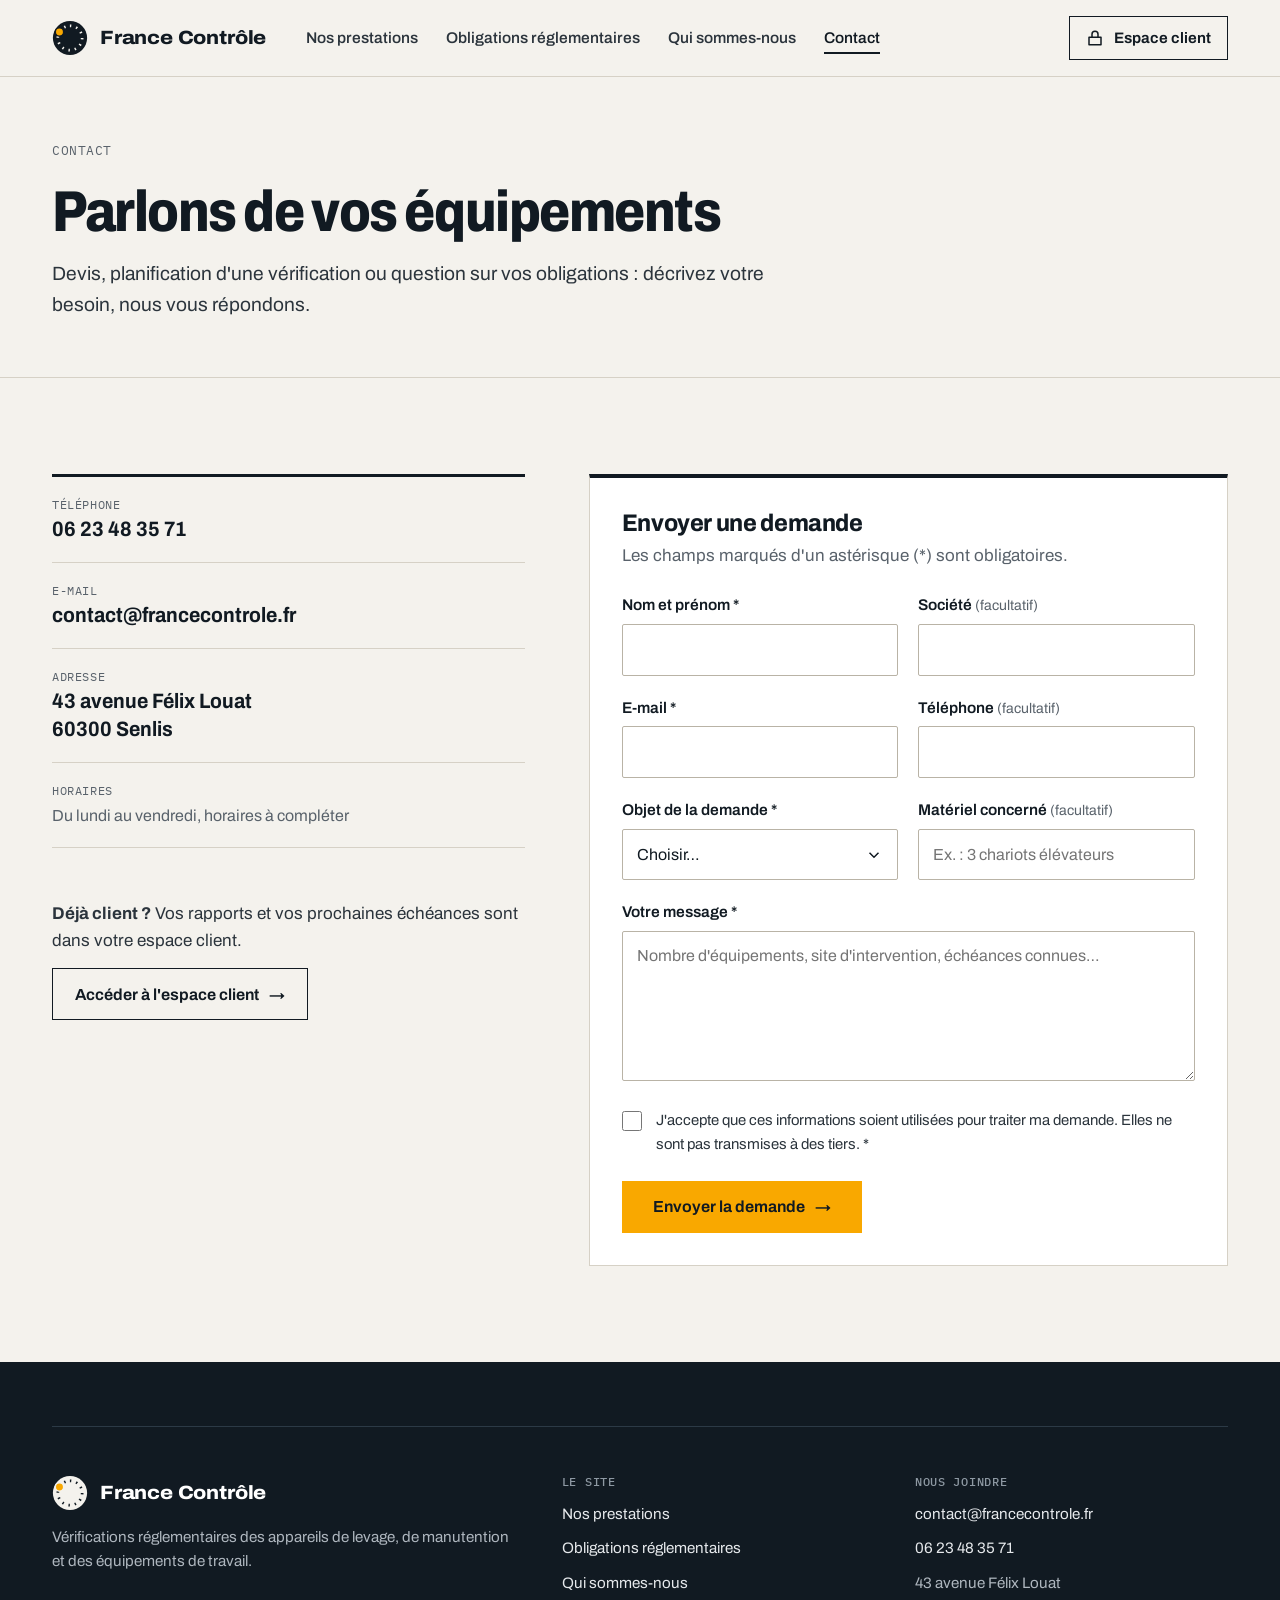
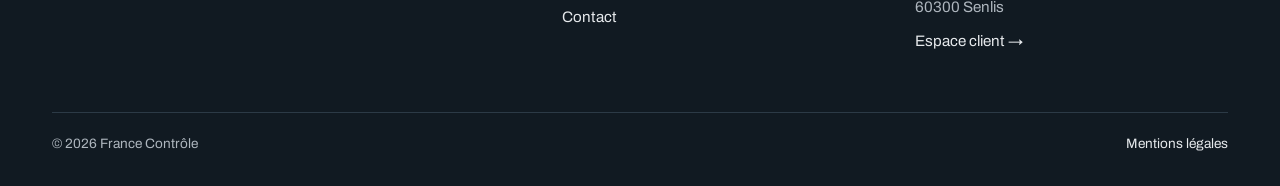
==== contact.html @ e94a8f0b "Coordonnées : téléphone et adresse de Senlis Co-Authored-By: Claude Opus 5.5 <noreply@anthropic.com>" ====
<!doctype html>
<html lang="fr" class="no-js">
<head>
  <meta charset="utf-8">
  <meta name="viewport" content="width=device-width, initial-scale=1">
  <title>Contact — France Contrôle</title>
  <meta name="description" content="Demandez une vérification ou un devis à France Contrôle : appareils de levage, accessoires, engins de terrassement.">
  <!-- Préversion : retirer cette balise (et robots.txt) à la mise en ligne définitive -->
  <meta name="robots" content="noindex">
  <link rel="icon" href="assets/img/favicon.svg" type="image/svg+xml">
  <link rel="preconnect" href="https://fonts.googleapis.com">
  <link rel="preconnect" href="https://fonts.gstatic.com" crossorigin>
  <link rel="stylesheet" href="https://fonts.googleapis.com/css2?family=Archivo:wdth,wght@62..125,400..900&family=IBM+Plex+Mono:wght@400;500&display=swap">
  <link rel="stylesheet" href="assets/css/style.css">
  <script>document.documentElement.classList.replace("no-js", "js");</script>
</head>
<body>
  <a class="skip-link" href="#contenu">Aller au contenu</a>

  <header class="site-header">
    <div class="wrap header-inner">
      <a href="index.html" class="brand" aria-label="France Contrôle, accueil">
        <svg viewBox="0 0 40 40" aria-hidden="true"><circle cx="20" cy="20" r="19" fill="#111a22"/><circle cx="20" cy="20" r="13.5" fill="none" stroke="#f4f2ed" stroke-width="3" stroke-dasharray="1.6 5.47" transform="rotate(-90.5 20 20)"/><circle cx="8.3" cy="13.25" r="4.6" fill="#f9a800" stroke="#111a22" stroke-width="1.5"/></svg>
        <span>France Contrôle</span>
      </a>
      <a class="btn btn-line header-client header-client-mobile" href="https://app.francecontrole.fr">Espace client</a>
      <button class="nav-toggle" type="button" aria-expanded="false" aria-controls="site-nav">
        <svg viewBox="0 0 24 24" fill="none" stroke="currentColor" stroke-width="2" stroke-linecap="round" aria-hidden="true"><path d="M4 7h16M4 12h16M4 17h16"/></svg>
        <span>Menu</span>
      </button>
      <nav id="site-nav" class="site-nav" aria-label="Navigation principale">
        <ul>
          <li><a href="prestations.html">Nos prestations</a></li>
          <li><a href="obligations.html">Obligations réglementaires</a></li>
          <li><a href="qui-sommes-nous.html">Qui sommes-nous</a></li>
          <li><a href="contact.html" aria-current="page">Contact</a></li>
        </ul>
        <a class="btn btn-line header-client" href="https://app.francecontrole.fr">
          <svg viewBox="0 0 24 24" fill="none" stroke="currentColor" stroke-width="2" stroke-linecap="round" stroke-linejoin="round" aria-hidden="true"><rect x="4" y="11" width="16" height="10"/><path d="M8 11V7a4 4 0 0 1 8 0v4"/></svg>
          Espace client
        </a>
      </nav>
    </div>
  </header>

  <main id="contenu">
    <header class="page-head">
      <div class="wrap">
        <p class="kicker">Contact</p>
        <h1>Parlons de vos équipements</h1>
        <p class="lead">Devis, planification d'une vérification ou question sur vos obligations : décrivez votre besoin, nous vous répondons.</p>
      </div>
    </header>

    <section class="section">
      <div class="wrap contact-grid">
        <div>
          <h2 class="visually-hidden">Nous joindre directement</h2>
          <ul class="direct">
            <li><span class="mono">Téléphone</span><a class="val" href="tel:+33623483571">06 23 48 35 71</a></li>
            <li><span class="mono">E-mail</span><a class="val" href="mailto:contact@francecontrole.fr">contact@francecontrole.fr</a></li>
            <li><span class="mono">Adresse</span><span class="val">43 avenue Félix Louat<br>60300 Senlis</span></li>
            <li><span class="mono">Horaires</span><span class="val todo">Du lundi au vendredi, horaires à compléter</span></li>
          </ul>
          <div class="client-note">
            <p><strong>Déjà client&nbsp;?</strong> Vos rapports et vos prochaines échéances sont dans votre espace client.</p>
            <a class="btn btn-line" href="https://app.francecontrole.fr">Accéder à l'espace client <span class="arrow" aria-hidden="true">→</span></a>
          </div>
        </div>

        <div class="form-panel">
          <h2>Envoyer une demande</h2>
          <p>Les champs marqués d'un astérisque (*) sont obligatoires.</p>
          <!--
            Envoi du formulaire :
            - data-endpoint vide : ouverture du logiciel de messagerie (mailto) vers data-mailto.
            - Pour Formspree : data-endpoint="https://formspree.io/f/VOTRE_ID".
          -->
          <form id="contact-form" data-endpoint="" data-mailto="contact@francecontrole.fr" novalidate>
            <div class="form-row">
              <div class="field">
                <label for="nom">Nom et prénom *</label>
                <input id="nom" name="nom" type="text" autocomplete="name" required aria-describedby="err-nom">
                <p class="err" id="err-nom">Indiquez votre nom.</p>
              </div>
              <div class="field">
                <label for="societe">Société <span class="opt">(facultatif)</span></label>
                <input id="societe" name="societe" type="text" autocomplete="organization">
              </div>
            </div>
            <div class="form-row">
              <div class="field">
                <label for="email">E-mail *</label>
                <input id="email" name="email" type="email" autocomplete="email" required aria-describedby="err-email">
                <p class="err" id="err-email">Indiquez une adresse e-mail valide.</p>
              </div>
              <div class="field">
                <label for="telephone">Téléphone <span class="opt">(facultatif)</span></label>
                <input id="telephone" name="telephone" type="tel" autocomplete="tel">
              </div>
            </div>
            <div class="form-row">
              <div class="field">
                <label for="objet">Objet de la demande *</label>
                <select id="objet" name="objet" required aria-describedby="err-objet">
                  <option value="">Choisir…</option>
                  <option>Demande de vérification</option>
                  <option>Vérification générale périodique (VGP)</option>
                  <option>Vérification de mise en service</option>
                  <option>Vérification de remise en service</option>
                  <option>Question sur la réglementation</option>
                  <option>Autre</option>
                </select>
                <p class="err" id="err-objet">Choisissez l'objet de votre demande.</p>
              </div>
              <div class="field">
                <label for="materiel">Matériel concerné <span class="opt">(facultatif)</span></label>
                <input id="materiel" name="materiel" type="text" placeholder="Ex. : 3 chariots élévateurs">
              </div>
            </div>
            <div class="field">
              <label for="message">Votre message *</label>
              <textarea id="message" name="message" required aria-describedby="err-message" placeholder="Nombre d'équipements, site d'intervention, échéances connues…"></textarea>
              <p class="err" id="err-message">Décrivez votre besoin en quelques mots.</p>
            </div>
            <input class="hp" type="text" name="_gotcha" tabindex="-1" autocomplete="off" aria-hidden="true">
            <div class="consent">
              <input id="rgpd" name="rgpd" type="checkbox" required aria-describedby="err-rgpd">
              <label for="rgpd">J'accepte que ces informations soient utilisées pour traiter ma demande. Elles ne sont pas transmises à des tiers. *</label>
              <p class="err" id="err-rgpd">Cochez cette case pour que nous puissions traiter votre demande.</p>
            </div>
            <div class="form-submit">
              <button class="btn btn-primary" type="submit">Envoyer la demande <span class="arrow" aria-hidden="true">→</span></button>
            </div>
            <div id="form-status" class="form-status" role="status" tabindex="-1" hidden></div>
          </form>
        </div>
      </div>
    </section>
  </main>

  <footer class="site-footer">
    <div class="wrap">
      <div class="footer-grid">
        <div>
          <a href="index.html" class="brand">
            <svg viewBox="0 0 40 40" aria-hidden="true"><circle cx="20" cy="20" r="19" fill="#f4f2ed"/><circle cx="20" cy="20" r="13.5" fill="none" stroke="#111a22" stroke-width="3" stroke-dasharray="1.6 5.47" transform="rotate(-90.5 20 20)"/><circle cx="8.3" cy="13.25" r="4.6" fill="#f9a800" stroke="#f4f2ed" stroke-width="1.5"/></svg>
            <span>France Contrôle</span>
          </a>
          <p>Vérifications réglementaires des appareils de levage, de manutention et des équipements de travail.</p>
        </div>
        <div>
          <h2>Le site</h2>
          <ul>
            <li><a href="prestations.html">Nos prestations</a></li>
            <li><a href="obligations.html">Obligations réglementaires</a></li>
            <li><a href="qui-sommes-nous.html">Qui sommes-nous</a></li>
            <li><a href="contact.html">Contact</a></li>
          </ul>
        </div>
        <div>
          <h2>Nous joindre</h2>
          <ul>
            <li><a href="mailto:contact@francecontrole.fr">contact@francecontrole.fr</a></li>
            <li><a href="tel:+33623483571">06 23 48 35 71</a></li>
            <li>43 avenue Félix Louat<br>60300 Senlis</li>
            <li><a href="https://app.francecontrole.fr">Espace client →</a></li>
          </ul>
        </div>
      </div>
      <div class="footer-bottom">
        <span>© <span data-year>2026</span> France Contrôle</span>
        <a href="mentions-legales.html">Mentions légales</a>
      </div>
    </div>
  </footer>

  <script src="assets/js/main.js"></script>
</body>
</html>
---- assets/css/style.css ----
/* ==========================================================================
   France Contrôle — feuille de style
   Parti pris : papier + encre + jaune signal. Filets plutôt que cartes.
   Colonne de marge pour les références réglementaires. Macaron de VGP.
   ========================================================================== */

:root {
  --paper: #f4f2ed;
  --paper-2: #ebe8e0;
  --white: #ffffff;
  --ink: #111a22;
  --ink-2: #2b343c;
  --muted: #59626b;
  --line: #d6d1c6;
  --line-strong: #b9b3a6;
  --signal: #f9a800;      /* RAL 1003, jaune de signalisation */
  --signal-soft: #fdf0cc;
  --error: #b42318;
  --ok: #1d6b3f;

  --sans: "Archivo", system-ui, -apple-system, "Segoe UI", Roboto, Arial, sans-serif;
  --mono: "IBM Plex Mono", ui-monospace, "Cascadia Mono", Consolas, monospace;

  --wrap: 1240px;
  --gutter: 32px;
  --margin-col: 220px;
  --header-h: 76px;
}

*, *::before, *::after { box-sizing: border-box; }

html { scroll-behavior: smooth; scroll-padding-top: calc(var(--header-h) + 16px); }
@media (prefers-reduced-motion: reduce) { html { scroll-behavior: auto; } * { transition: none !important; } }

body {
  margin: 0;
  font-family: var(--sans);
  font-size: 1.0625rem;
  line-height: 1.6;
  color: var(--ink-2);
  background: var(--paper);
  -webkit-font-smoothing: antialiased;
  text-rendering: optimizeLegibility;
}

img, svg { display: block; max-width: 100%; }

h1, h2, h3 { color: var(--ink); margin: 0; text-wrap: balance; }
h1 {
  font-size: clamp(2.3rem, 4.6vw, 3.6rem);
  font-weight: 800;
  font-stretch: 86%;
  line-height: 1.03;
  letter-spacing: -0.025em;
}
h2 {
  font-size: clamp(1.7rem, 2.8vw, 2.35rem);
  font-weight: 750;
  font-stretch: 90%;
  line-height: 1.1;
  letter-spacing: -0.015em;
}
h3 {
  font-size: 1.3rem;
  font-weight: 700;
  font-stretch: 95%;
  line-height: 1.25;
}
p { margin: 0 0 1em; text-wrap: pretty; }
p:last-child { margin-bottom: 0; }
sup { font-size: 0.6em; line-height: 0; }

a { color: var(--ink); text-decoration-thickness: 1px; text-underline-offset: 0.2em; }
a:hover { text-decoration-thickness: 2px; }

:focus-visible { outline: 3px solid var(--ink); outline-offset: 3px; }

.wrap { max-width: var(--wrap); margin: 0 auto; padding: 0 var(--gutter); }
@media (max-width: 640px) { :root { --gutter: 20px; } }

.skip-link {
  position: absolute; left: -9999px; top: 8px; z-index: 1000;
  background: var(--ink); color: #fff; padding: 10px 16px; font-weight: 600;
}
.skip-link:focus { left: 8px; }

.nw { white-space: nowrap; }

.visually-hidden {
  position: absolute !important; width: 1px; height: 1px; overflow: hidden;
  clip: rect(0 0 0 0); white-space: nowrap;
}

/* Texte technique : références, index, numéros */
.mono {
  font-family: var(--mono);
  font-size: 0.8125rem;
  letter-spacing: 0.02em;
  color: var(--muted);
}
.kicker {
  font-family: var(--mono);
  font-size: 0.8125rem;
  letter-spacing: 0.04em;
  text-transform: uppercase;
  color: var(--muted);
  margin: 0 0 20px;
}

/* ---------- Boutons ---------- */
.btn {
  display: inline-flex;
  align-items: center;
  justify-content: center;
  gap: 10px;
  min-height: 52px;
  padding: 14px 22px;
  font: 650 1rem/1.2 var(--sans);
  text-decoration: none;
  border: 1.5px solid transparent;
  border-radius: 0;
  cursor: pointer;
  transition: background-color .15s, color .15s, border-color .15s;
}
.btn .arrow { transition: transform .15s; }
.btn:hover .arrow { transform: translateX(3px); }
.btn-primary { background: var(--signal); color: var(--ink); }
.btn-primary:hover { background: #e59a00; }
.btn-line { border-color: var(--ink); color: var(--ink); background: transparent; }
.btn-line:hover { background: var(--ink); color: var(--paper); }
.btn-dark { background: var(--ink); color: var(--paper); }
.btn-dark:hover { background: #000; }
.btn[disabled] { opacity: .55; cursor: progress; }
.btn svg { width: 18px; height: 18px; flex-shrink: 0; }

.actions { display: flex; flex-wrap: wrap; gap: 12px; align-items: center; }

/* ---------- En-tête ---------- */
.site-header {
  position: sticky; top: 0; z-index: 100;
  background: var(--paper);
  border-bottom: 1px solid var(--line);
}
.header-inner { display: flex; align-items: center; gap: 40px; height: var(--header-h); }

.brand {
  display: inline-flex; align-items: center; gap: 12px;
  text-decoration: none; color: var(--ink);
  font-size: 1.2rem; font-weight: 800; font-stretch: 110%; letter-spacing: -0.01em;
  white-space: nowrap;
}
.brand svg { width: 36px; height: 36px; flex-shrink: 0; }
.brand:hover { text-decoration: none; }

.site-nav { display: flex; align-items: center; flex: 1; gap: 32px; }
.site-nav ul { display: flex; gap: 28px; list-style: none; margin: 0; padding: 0; flex: 1; }
.site-nav ul a {
  text-decoration: none; font-weight: 550; font-size: 0.97rem; color: var(--ink-2);
  padding: 6px 0; border-bottom: 2px solid transparent;
}
.site-nav ul a:hover { color: var(--ink); border-bottom-color: var(--line-strong); }
.site-nav ul a[aria-current="page"] { color: var(--ink); border-bottom-color: var(--ink); }
.header-client { min-height: 44px; padding: 10px 16px; font-size: 0.95rem; white-space: nowrap; }

.nav-toggle {
  display: none;
  align-items: center; gap: 8px;
  min-height: 44px; padding: 0 14px;
  background: transparent; border: 1.5px solid var(--ink); color: var(--ink);
  font: 600 0.95rem var(--sans); cursor: pointer;
}
.nav-toggle svg { width: 18px; height: 18px; }

@media (max-width: 1180px) {
  .header-inner { gap: 12px; }
  .brand { margin-right: auto; }
  .nav-toggle { display: inline-flex; }
  .site-nav {
    display: none;
    position: absolute; top: 100%; left: 0; right: 0;
    flex-direction: column; align-items: stretch; gap: 0;
    background: var(--paper);
    border-bottom: 1px solid var(--line);
    padding: 0 var(--gutter) 24px;
    max-height: calc(100vh - var(--header-h)); overflow-y: auto;
  }
  .site-nav.is-open { display: flex; box-shadow: 0 28px 40px -12px rgba(17, 26, 34, .28); }
  .site-nav ul { flex-direction: column; gap: 0; }
  .site-nav ul a {
    display: block; padding: 16px 0; font-size: 1.15rem;
    border-bottom: 1px solid var(--line);
  }
  .site-nav ul a[aria-current="page"] { border-bottom-color: var(--line); box-shadow: inset 4px 0 0 var(--signal); padding-left: 14px; }
  .site-nav .header-client { margin-top: 20px; min-height: 52px; }
}
@media (min-width: 1181px) { .header-client-mobile { display: none; } }
@media (min-width: 521px) and (max-width: 1180px) { .site-nav .header-client { display: none; } }
@media (max-width: 520px) { .header-client-mobile { display: none; } }
@media (max-width: 420px) {
  .brand { font-size: 1.05rem; gap: 8px; }
  .brand svg { width: 30px; height: 30px; }
  .nav-toggle { padding: 0 10px; }
}

/* ---------- Sections ---------- */
.section { padding: 96px 0; }
.section + .section { border-top: 1px solid var(--line); }
.section-tint { background: var(--paper-2); }
@media (max-width: 720px) { .section { padding: 64px 0; } }

/* Feuille : colonne de marge + contenu */
.sheet {
  display: grid;
  grid-template-columns: var(--margin-col) minmax(0, 1fr);
  gap: 56px;
}
.margin { border-top: 1px solid var(--ink); padding-top: 12px; }
.margin .idx { font-family: var(--mono); font-size: 0.8125rem; color: var(--ink); font-weight: 500; display: block; margin-bottom: 8px; }
.margin ul { list-style: none; margin: 0; padding: 0; font-family: var(--mono); font-size: 0.78rem; line-height: 1.7; color: var(--muted); }
.content > h2 { margin-bottom: 16px; }
.content > .intro { font-size: 1.15rem; max-width: 40em; color: var(--ink-2); margin-bottom: 40px; }
@media (max-width: 900px) {
  .sheet { grid-template-columns: 1fr; gap: 20px; }
  .margin { display: flex; flex-wrap: wrap; gap: 4px 16px; align-items: baseline; }
  .margin .idx { margin: 0; }
  .margin ul { display: flex; flex-wrap: wrap; gap: 0 16px; }
}

/* ---------- Héros d'accueil ---------- */
.hero { padding: 56px 0 88px; }
@media (min-width: 1100px) { .hero h1 .l { display: block; } }
.hero-grid {
  display: grid;
  grid-template-columns: minmax(0, 1fr) minmax(0, 520px);
  gap: 64px;
  align-items: start;
}
.hero h1 { margin-bottom: 24px; }
.hero h1 .quiet { color: #737a81; }
.hero .lead { font-size: 1.2rem; line-height: 1.55; max-width: 32em; margin-bottom: 32px; }
.hero-proof {
  display: flex; flex-wrap: wrap; gap: 8px 28px;
  margin: 40px 0 0; padding: 20px 0 0; border-top: 1px solid var(--line);
  list-style: none;
}
.hero-proof li { font-size: 0.95rem; color: var(--ink-2); display: flex; gap: 10px; align-items: baseline; }
.hero-proof li::before { content: ""; width: 8px; height: 8px; background: var(--ink); flex-shrink: 0; transform: translateY(-1px); }
@media (max-width: 1020px) {
  .hero-grid { grid-template-columns: 1fr; gap: 40px; }
  .hero-proof { display: none; }
  .hero { padding: 48px 0 64px; }
}

/* ---------- Instrument : périodicité par matériel ---------- */
.instrument {
  background: var(--white);
  border: 1px solid var(--line);
  border-top: 4px solid var(--ink);
}
.instrument-head { padding: 24px 28px 4px; }
.instrument-head h2 { font-size: 1.4rem; font-stretch: 95%; letter-spacing: -0.01em; margin-bottom: 4px; }
.instrument-head p { color: var(--muted); font-size: 0.95rem; }
.instrument fieldset { border: 0; margin: 0; padding: 14px 28px 22px; }
.chips { display: flex; flex-wrap: wrap; gap: 8px; }
.chip { position: relative; }
.chip input { position: absolute; opacity: 0; inset: 0; margin: 0; cursor: pointer; }
.chip span {
  display: inline-flex; align-items: center; min-height: 40px; padding: 7px 14px;
  border: 1px solid var(--line-strong); border-radius: 999px;
  font-size: 0.95rem; font-weight: 500; color: var(--ink-2); background: var(--white);
  transition: background-color .12s, border-color .12s;
}
.chip input:hover + span { border-color: var(--ink); }
.chip input:checked + span { background: var(--ink); border-color: var(--ink); color: #fff; }
.chip input:focus-visible + span { outline: 3px solid var(--signal); outline-offset: 2px; }

.instrument-result {
  display: grid;
  grid-template-columns: 168px minmax(0, 1fr);
  gap: 24px;
  align-items: center;
  padding: 24px 28px;
  border-top: 1px solid var(--line);
  background: #fbfaf7;
  min-height: 300px;
}
.macaron { width: 168px; height: 168px; }
.no-js .macaron { display: none; }
.facts { margin: 0; display: grid; gap: 14px; }
.facts div { display: grid; gap: 2px; }
.facts dt { font-family: var(--mono); font-size: 0.75rem; letter-spacing: 0.04em; text-transform: uppercase; color: var(--muted); }
.facts dd { margin: 0; color: var(--ink); font-weight: 600; line-height: 1.35; }
.facts .big { font-size: 1.6rem; font-weight: 800; font-stretch: 88%; letter-spacing: -0.01em; }
.facts .note { font-weight: 400; color: var(--ink-2); font-size: 0.95rem; }
.facts .note:empty { display: none; }
.instrument-foot {
  display: flex; flex-wrap: wrap; gap: 12px 20px; align-items: center; justify-content: space-between;
  padding: 20px 28px; border-top: 1px solid var(--line);
}
.instrument-foot .btn { flex: 1 1 auto; }
.instrument-foot a.more { font-size: 0.95rem; }
@media (max-width: 520px) {
  .instrument-head, .instrument fieldset, .instrument-result, .instrument-foot { padding-left: 20px; padding-right: 20px; }
  .instrument-result { grid-template-columns: 112px minmax(0, 1fr); gap: 16px; align-items: start; min-height: 0; }
  .hero .lead { font-size: 1.1rem; }
  .hero .actions .btn { flex: 1 1 100%; }
  .macaron { width: 112px; height: 112px; }
  .chip span { font-size: 0.9rem; padding: 8px 12px; }
}

/* ---------- Liste à filets (rubriques) ---------- */
.rows { list-style: none; margin: 0; padding: 0; border-top: 3px solid var(--ink); }
.rows > li { border-bottom: 1px solid var(--line); }
.row {
  display: grid;
  grid-template-columns: 64px minmax(0, 1fr) minmax(0, 1.25fr) 28px;
  gap: 24px;
  align-items: baseline;
  padding: 28px 0;
  text-decoration: none;
  color: inherit;
}
a.row:hover { background: linear-gradient(var(--paper-2), var(--paper-2)) no-repeat; background-size: 100% 100%; }
a.row:hover h3 { text-decoration: underline; text-underline-offset: 0.18em; text-decoration-thickness: 2px; }
.row .n { font-family: var(--mono); font-size: 0.875rem; color: var(--muted); padding-left: 4px; }
.row p { color: var(--ink-2); }
.row .go { font-size: 1.3rem; color: var(--ink); justify-self: end; padding-right: 4px; }
@media (max-width: 760px) {
  .row { grid-template-columns: 40px minmax(0, 1fr) 24px; gap: 6px 12px; padding: 22px 0; }
  .row p { grid-column: 2; grid-row: 2; }
  .row .go { grid-column: 3; grid-row: 1; }
}

/* ---------- Arguments (colonnes numérotées, sans cartes) ---------- */
.points { display: grid; grid-template-columns: repeat(3, minmax(0, 1fr)); gap: 40px; list-style: none; margin: 0; padding: 0; }
.points li { border-top: 3px solid var(--ink); padding-top: 20px; }
.points h3 { margin: 10px 0 10px; }
.points .refs { margin-top: 14px; font-family: var(--mono); font-size: 0.78rem; color: var(--muted); }
@media (max-width: 900px) { .points { grid-template-columns: 1fr; gap: 32px; } }

/* ---------- Chiffre INRS ---------- */
.figure {
  display: grid; grid-template-columns: auto minmax(0, 1fr); gap: 32px; align-items: end;
  margin-top: 64px; padding-top: 28px; border-top: 1px solid var(--line-strong);
}
.figure .num {
  font-size: clamp(3.5rem, 9vw, 6.5rem); font-weight: 800; font-stretch: 75%;
  line-height: .85; letter-spacing: -0.03em; color: var(--ink);
}
.figure p { max-width: 30em; font-size: 1.1rem; color: var(--ink); }
.figure .src { display: block; margin-top: 6px; font-family: var(--mono); font-size: 0.78rem; color: var(--muted); }
@media (max-width: 600px) { .figure { grid-template-columns: 1fr; gap: 12px; } }

/* ---------- Tableau des périodicités ---------- */
.ptable { width: 100%; border-collapse: collapse; font-size: 1rem; }
.ptable caption { text-align: left; }
.ptable th {
  text-align: left; font-family: var(--mono); font-weight: 500; font-size: 0.75rem;
  letter-spacing: 0.05em; text-transform: uppercase; color: var(--muted);
  padding: 0 16px 10px 0; border-bottom: 1.5px solid var(--ink);
}
.ptable td { padding: 18px 16px 18px 0; border-bottom: 1px solid var(--line); vertical-align: baseline; }
.ptable td:first-child { color: var(--ink); font-weight: 600; width: 38%; }
.ptable td.ex { color: var(--muted); }
.ptable th:last-child, .ptable td.per { text-align: right; padding-right: 0; white-space: nowrap; }
.per b { font-size: 1.6rem; font-weight: 800; font-stretch: 85%; color: var(--ink); letter-spacing: -0.01em; }
.per span { font-family: var(--mono); font-size: 0.8rem; color: var(--muted); margin-left: 4px; }
.per.six b { box-shadow: inset 0 -0.32em 0 var(--signal); }
@media (max-width: 640px) {
  .ptable thead { display: none; }
  .ptable tr { display: grid; grid-template-columns: minmax(0, 1fr) auto; gap: 2px 16px; padding: 16px 0; border-bottom: 1px solid var(--line); }
  .ptable td { padding: 0; border: 0; width: auto !important; }
  .ptable td.ex { grid-row: 2; font-size: 0.92rem; }
  .ptable td.per { grid-column: 2; grid-row: 1 / span 2; align-self: center; }
}
.legend { margin-top: 16px; font-size: 0.9rem; color: var(--muted); display: flex; gap: 8px; align-items: center; }
.legend i { display: inline-block; width: 22px; height: 8px; background: var(--signal); }

/* Bloc réglementaire */
.reg + .reg { margin-top: 72px; }
.reg h3 { font-size: 1.6rem; font-stretch: 90%; margin-bottom: 6px; }
.reg .scope { color: var(--ink-2); margin-bottom: 24px; max-width: 44em; }

/* Encadré exception */
.exception {
  margin-top: 56px;
  background: var(--white);
  border: 1px solid var(--line);
  border-left: 6px solid var(--signal);
  padding: 24px 28px;
  display: grid; grid-template-columns: minmax(0, 1fr) auto; gap: 24px; align-items: center;
}
.exception h3 { margin-bottom: 6px; }
.exception .equation { font-family: var(--mono); font-size: 0.85rem; color: var(--ink); white-space: nowrap; text-align: right; line-height: 1.8; }
.exception .equation b { font-family: var(--sans); font-size: 1.6rem; font-weight: 800; font-stretch: 85%; box-shadow: inset 0 -0.32em 0 var(--signal); }
@media (max-width: 720px) { .exception { grid-template-columns: 1fr; } .exception .equation { text-align: left; } }

.fine { font-size: 0.9rem; color: var(--muted); max-width: 46em; }

/* Poinçon du macaron : apparaît quand on change d'équipement */
.punch { animation: punch .28s cubic-bezier(.3, 1.5, .6, 1) both; }
@keyframes punch { from { transform: scale(0); } to { transform: scale(1); } }
@media (prefers-reduced-motion: reduce) { .punch { animation: none; } }
.no-js .js-only { display: none; }

/* ---------- Questions fréquentes ---------- */
.qa { border-top: 3px solid var(--ink); }
.qa details { border-bottom: 1px solid var(--line); }
.qa summary {
  list-style: none; cursor: pointer;
  display: grid; grid-template-columns: minmax(0, 1fr) 28px; gap: 16px; align-items: baseline;
  padding: 22px 0; font-size: 1.2rem; font-weight: 700; font-stretch: 95%; color: var(--ink);
}
.qa summary::-webkit-details-marker { display: none; }
.qa summary::after { content: "+"; font: 400 1.6rem/1 var(--mono); text-align: right; color: var(--ink); }
.qa details[open] summary::after { content: "−"; }
.qa summary:hover { text-decoration: underline; text-underline-offset: .18em; }
.qa details p { max-width: 44em; padding: 0 44px 24px 0; margin: 0; }

/* ---------- Prestations ---------- */
.service + .service { margin-top: 0; }
.service-body { display: grid; grid-template-columns: minmax(0, 1.45fr) minmax(0, 1fr); gap: 56px; }
.service-body h2 { margin-bottom: 14px; font-size: clamp(1.7rem, 2.4vw, 2.1rem); }
.service-body .ticks-label { margin-top: 10px; }
.service-body .when { font-size: 1.15rem; color: var(--ink); }
.ticks { list-style: none; margin: 0; padding: 0; border-top: 1.5px solid var(--ink); }
.ticks li { padding: 12px 0 12px 30px; border-bottom: 1px solid var(--line); position: relative; color: var(--ink); }
.ticks li::before {
  content: ""; position: absolute; left: 2px; top: 1.15em; width: 14px; height: 7px;
  border-left: 2px solid var(--ink); border-bottom: 2px solid var(--ink); transform: rotate(-45deg);
}
.ticks-label { font-family: var(--mono); font-size: 0.75rem; letter-spacing: .05em; text-transform: uppercase; color: var(--muted); margin-bottom: 10px; }
@media (max-width: 860px) { .service-body { grid-template-columns: 1fr; gap: 28px; } }

/* Étapes */
.steps { list-style: none; margin: 0; padding: 0; display: grid; grid-template-columns: repeat(4, minmax(0, 1fr)); gap: 28px; counter-reset: s; }
.steps li { counter-increment: s; border-top: 3px solid var(--ink); padding-top: 16px; }
.steps li::before { content: "0" counter(s); font-family: var(--mono); font-size: 0.85rem; color: var(--muted); display: block; margin-bottom: 10px; }
.steps h3 { font-size: 1.15rem; margin-bottom: 6px; }
.steps p { font-size: 0.97rem; }
@media (max-width: 900px) { .steps { grid-template-columns: 1fr 1fr; } }
@media (max-width: 560px) { .steps { grid-template-columns: 1fr; } }

/* ---------- Bandeau : deux parcours ---------- */
.paths { background: var(--ink); color: #c9ced3; }
.paths-grid { display: grid; grid-template-columns: 1fr 1fr; }
.path { padding: 64px 48px 64px 0; }
.path + .path { padding: 64px 0 64px 48px; border-left: 1px solid #2c3a46; }
.path .kicker { color: #8e99a3; }
.path h2 { color: #fff; margin-bottom: 12px; font-size: clamp(1.5rem, 2.4vw, 2rem); }
.path p { max-width: 28em; margin-bottom: 28px; }
.path .btn-line { border-color: #fff; color: #fff; }
.path .btn-line:hover { background: #fff; color: var(--ink); }
.paths :focus-visible { outline-color: var(--signal); }
@media (max-width: 800px) {
  .paths-grid { grid-template-columns: 1fr; }
  .path, .path + .path { padding: 48px 0; }
  .path + .path { border-left: 0; border-top: 1px solid #2c3a46; }
}

/* ---------- En-tête de page intérieure ---------- */
.page-head { padding: 64px 0 56px; border-bottom: 1px solid var(--line); }
.page-head h1 { max-width: 16em; margin-bottom: 18px; }
.page-head .lead { font-size: 1.2rem; max-width: 38em; color: var(--ink-2); }
.toc { display: flex; flex-wrap: wrap; gap: 8px 24px; margin: 32px 0 0; padding: 0; list-style: none; }
.toc a { font-weight: 550; }
.toc .mono { margin-right: 6px; }

/* ---------- Contact ---------- */
.contact-grid { display: grid; grid-template-columns: minmax(0, 0.85fr) minmax(0, 1.15fr); gap: 64px; align-items: start; }
@media (max-width: 960px) { .contact-grid { grid-template-columns: 1fr; gap: 48px; } }
.direct { list-style: none; margin: 0; padding: 0; border-top: 3px solid var(--ink); }
.direct li { padding: 18px 0; border-bottom: 1px solid var(--line); }
.direct .mono { display: block; text-transform: uppercase; letter-spacing: .05em; font-size: 0.75rem; margin-bottom: 2px; }
.direct .val { display: inline-block; line-height: 1.3; font-size: 1.3rem; font-weight: 700; font-stretch: 92%; color: var(--ink); text-decoration: none; }
a.val:hover { text-decoration: underline; }
.direct .todo { color: var(--muted); font-weight: 400; font-size: 1rem; font-stretch: 100%; }
.client-note { margin-top: 32px; padding: 20px 0 0; }
.client-note p { margin-bottom: 14px; }

.form-panel { background: var(--white); border: 1px solid var(--line); border-top: 4px solid var(--ink); padding: 32px; }
@media (max-width: 520px) { .form-panel { padding: 24px 20px; } }
.form-panel h2 { font-size: 1.5rem; font-stretch: 95%; margin-bottom: 6px; }
.form-panel > p { color: var(--muted); margin-bottom: 24px; }
.form-row { display: grid; grid-template-columns: 1fr 1fr; gap: 0 20px; }
@media (max-width: 600px) { .form-row { grid-template-columns: 1fr; } }
.field { margin-bottom: 20px; }
.field label { display: block; font-weight: 600; color: var(--ink); margin-bottom: 6px; font-size: 0.97rem; }
.field .opt { font-weight: 400; color: var(--muted); font-size: 0.88rem; }
.field input, .field select, .field textarea {
  width: 100%; min-height: 50px;
  font: inherit; font-size: 1rem; color: var(--ink);
  padding: 12px 14px;
  background: var(--white);
  border: 1.5px solid var(--line-strong);
  border-radius: 2px;
  transition: border-color .12s;
}
.field select { appearance: none; background: var(--white) url("data:image/svg+xml,%3Csvg xmlns='http://www.w3.org/2000/svg' viewBox='0 0 24 24' fill='none' stroke='%23111a22' stroke-width='2'%3E%3Cpath d='M6 9l6 6 6-6'/%3E%3C/svg%3E") right 14px center / 18px no-repeat; padding-right: 44px; }
.field textarea { min-height: 150px; resize: vertical; line-height: 1.5; }
.field input:hover, .field select:hover, .field textarea:hover { border-color: var(--muted); }
.field input:focus, .field select:focus, .field textarea:focus { outline: none; border-color: var(--ink); box-shadow: 0 0 0 3px var(--signal-soft), 0 0 0 1px var(--ink); }
.field [aria-invalid="true"] { border-color: var(--error); }
.field .err { display: none; color: var(--error); font-size: 0.9rem; font-weight: 500; margin-top: 6px; }
.field [aria-invalid="true"] ~ .err { display: block; }
.consent { display: grid; grid-template-columns: 22px minmax(0, 1fr); gap: 12px; align-items: start; margin-bottom: 24px; font-size: 0.93rem; color: var(--ink-2); }
.consent input { width: 20px; height: 20px; margin: 2px 0 0; accent-color: var(--ink); }
.consent .err { grid-column: 2; display: none; color: var(--error); font-size: 0.9rem; font-weight: 500; }
.consent input[aria-invalid="true"] ~ .err { display: block; }
.hp { position: absolute; left: -9999px; width: 1px; height: 1px; overflow: hidden; }
.form-submit { display: flex; flex-wrap: wrap; gap: 16px; align-items: center; }
.form-submit .btn { min-width: 240px; }
.form-submit .mono { font-size: 0.78rem; }
.form-status { margin-top: 20px; padding: 16px 18px; border-left: 4px solid; font-weight: 500; }
.form-status[hidden] { display: none; }
.form-status.ok { border-color: var(--ok); background: #eaf4ee; color: #12452a; }
.form-status.err { border-color: var(--error); background: #fbeceb; color: #7a1a12; }
.form-status:focus { outline: none; }

/* ---------- Prose ---------- */
.prose { max-width: 44em; }
.prose h2 { font-size: 1.4rem; font-stretch: 95%; margin: 2em 0 0.6em; }
.prose h2:first-child { margin-top: 0; }
.todo-inline { background: var(--signal-soft); padding: 0 4px; }

/* ---------- Pied de page ---------- */
.site-footer { background: var(--ink); color: #aeb6be; font-size: 0.95rem; padding: 64px 0 32px; }
.site-footer .wrap > .footer-grid { border-top: 1px solid #2c3a46; padding-top: 48px; }
.paths + .site-footer { padding-top: 0; }
.footer-grid { display: grid; grid-template-columns: 1.5fr 1fr 1fr; gap: 40px; }
.site-footer .brand { color: #fff; margin-bottom: 14px; }
.site-footer h2 { font-family: var(--mono); font-size: 0.75rem; letter-spacing: .06em; text-transform: uppercase; color: #8e99a3; font-weight: 500; margin-bottom: 14px; }
.site-footer ul { list-style: none; margin: 0; padding: 0; }
.site-footer li { margin-bottom: 10px; }
.site-footer a { color: #e6e9ec; text-decoration: none; }
.site-footer a:hover { color: #fff; text-decoration: underline; }
.site-footer :focus-visible { outline-color: var(--signal); }
.footer-bottom { display: flex; flex-wrap: wrap; justify-content: space-between; gap: 12px; margin-top: 48px; padding-top: 20px; border-top: 1px solid #2c3a46; font-size: 0.85rem; }
@media (max-width: 760px) { .footer-grid { grid-template-columns: 1fr; gap: 32px; } }

/* ---------- 6 / 12 mois ---------- */
.split { background: var(--ink); color: #c9ced3; padding: 96px 0 72px; }
.split-head { display: grid; grid-template-columns: var(--margin-col) minmax(0, 1fr); gap: 0 56px; margin-bottom: 48px; }
.split-head h2 { color: #fff; grid-column: 2; margin-bottom: 10px; }
.split-head p { grid-column: 2; font-size: 1.15rem; max-width: 36em; }
.split-grid { display: grid; grid-template-columns: 1fr 1fr; border-top: 1px solid #34424f; }
.split-col { padding: 40px 48px 8px 0; }
.split-col + .split-col { padding: 40px 0 8px 48px; border-left: 1px solid #34424f; }
.split-num { display: flex; align-items: baseline; gap: 14px; margin: 0 0 20px; }
.split-num b { font-size: clamp(6.5rem, 15vw, 12.5rem); font-weight: 800; font-stretch: 68%; line-height: .78; letter-spacing: -0.04em; color: #fff; }
.split-num span { font-family: var(--mono); font-size: 0.9rem; letter-spacing: .08em; text-transform: uppercase; color: #8e99a3; }
.six .split-num b { color: var(--signal); }
.split-def { color: #fff; font-size: 1.15rem; max-width: 24em; margin-bottom: 24px; }
.split-col ul { list-style: none; margin: 0; padding: 0; border-top: 1px solid #34424f; }
.split-col li { padding: 12px 0; border-bottom: 1px solid #34424f; color: #e6e9ec; }
.split-foot { margin: 40px 0 0; }
.split a { color: #fff; }
.split :focus-visible { outline-color: var(--signal); }
@media (max-width: 900px) { .split-head { grid-template-columns: 1fr; gap: 0; } .split-head h2, .split-head p { grid-column: 1; } }
@media (max-width: 720px) {
  .split { padding: 64px 0 56px; }
  .split-grid { grid-template-columns: 1fr; }
  .split-col, .split-col + .split-col { padding: 32px 0 8px; border-left: 0; }
  .split-col + .split-col { border-top: 1px solid #34424f; margin-top: 32px; }
}
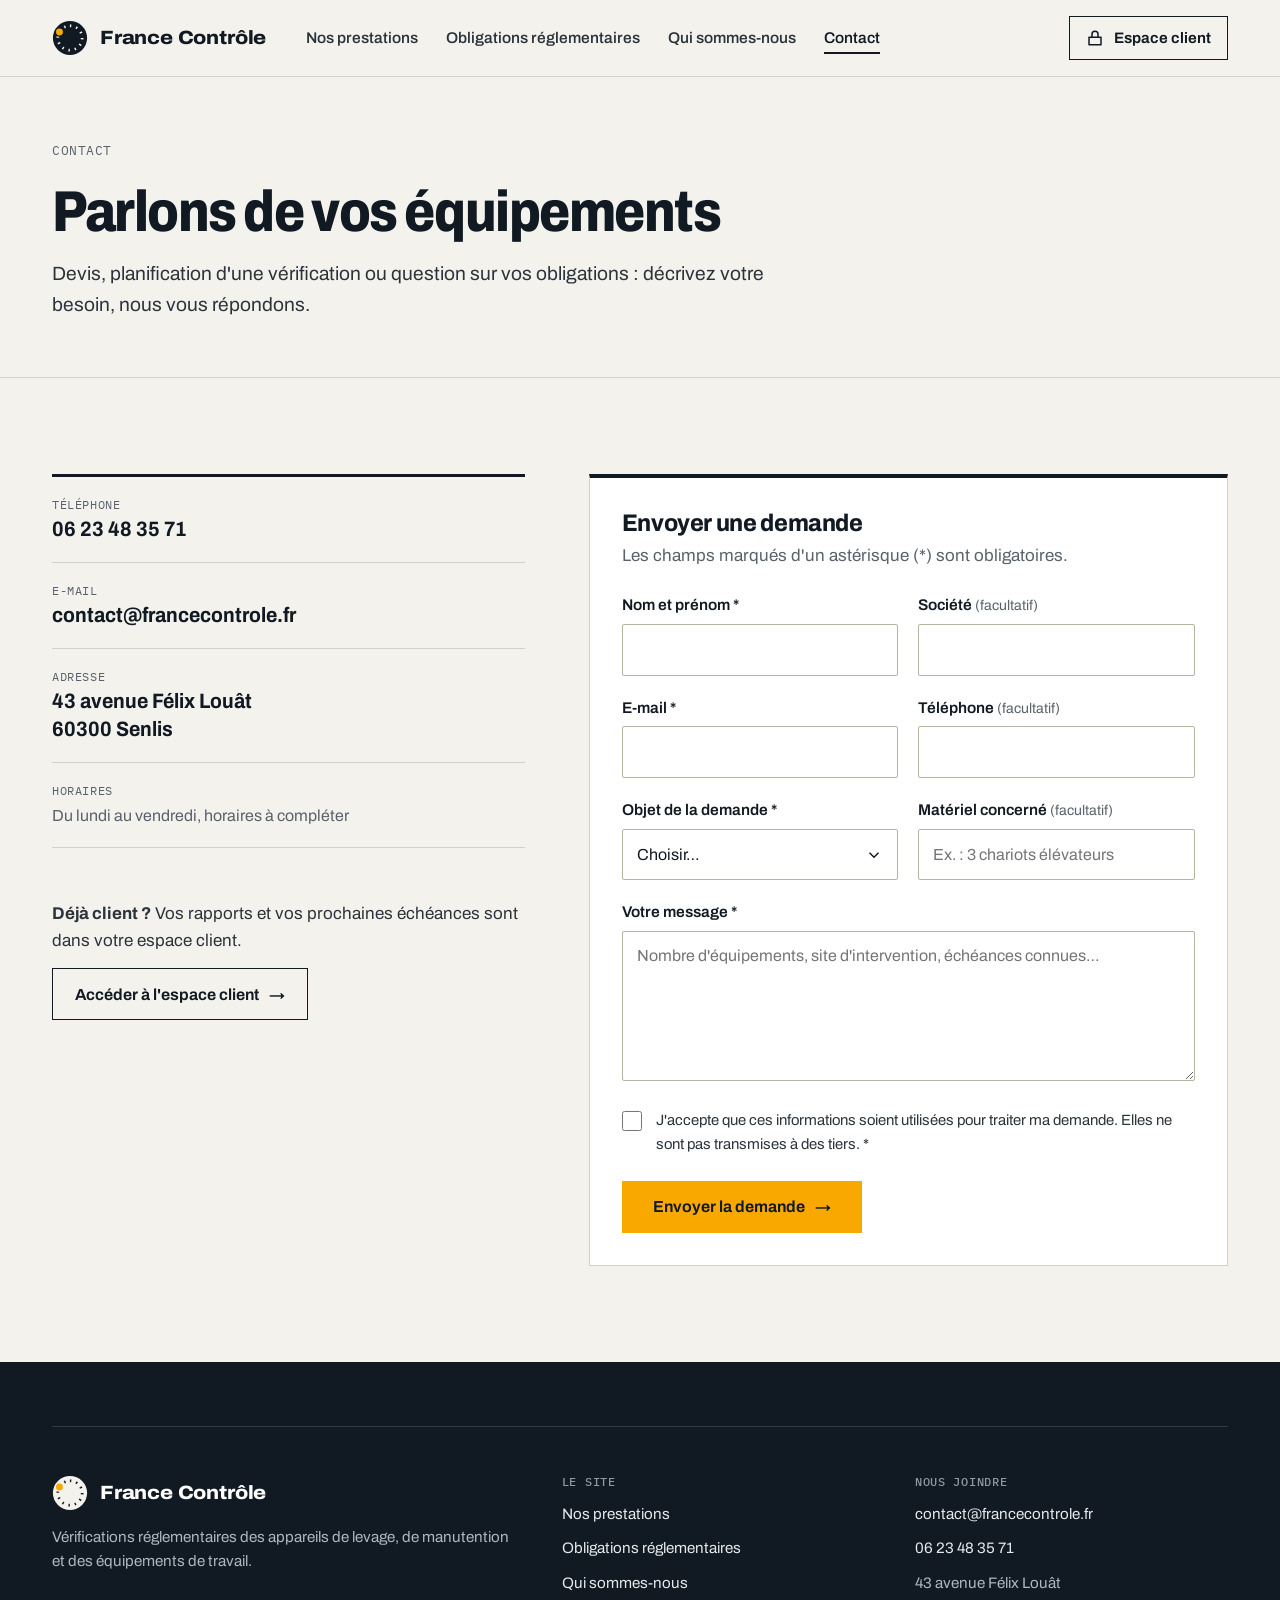
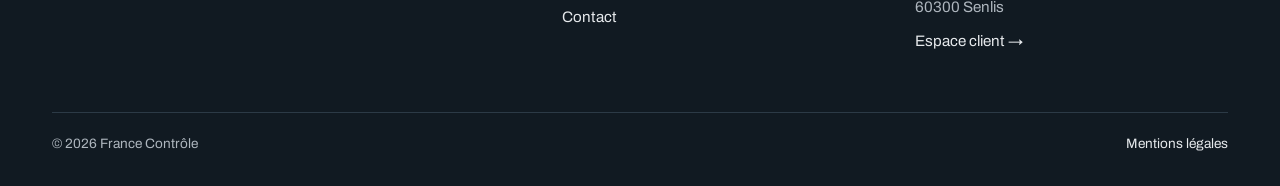
==== commit 5fc9ba75: "Mentions légales complètes, section RGPD, adresse du siège Co-Authored-By: Claude Opus 5.5 <noreply@" ====
--- a/contact.html
+++ b/contact.html
@@ -59,7 +59,7 @@
           <ul class="direct">
             <li><span class="mono">Téléphone</span><a class="val" href="tel:+33623483571">06 23 48 35 71</a></li>
             <li><span class="mono">E-mail</span><a class="val" href="mailto:contact@francecontrole.fr">contact@francecontrole.fr</a></li>
-            <li><span class="mono">Adresse</span><span class="val">43 avenue Félix Louat<br>60300 Senlis</span></li>
+            <li><span class="mono">Adresse</span><span class="val">43 avenue Félix Louât<br>60300 Senlis</span></li>
             <li><span class="mono">Horaires</span><span class="val todo">Du lundi au vendredi, horaires à compléter</span></li>
           </ul>
           <div class="client-note">
@@ -163,7 +163,7 @@
           <ul>
             <li><a href="mailto:contact@francecontrole.fr">contact@francecontrole.fr</a></li>
             <li><a href="tel:+33623483571">06 23 48 35 71</a></li>
-            <li>43 avenue Félix Louat<br>60300 Senlis</li>
+            <li>43 avenue Félix Louât<br>60300 Senlis</li>
             <li><a href="https://app.francecontrole.fr">Espace client →</a></li>
           </ul>
         </div>
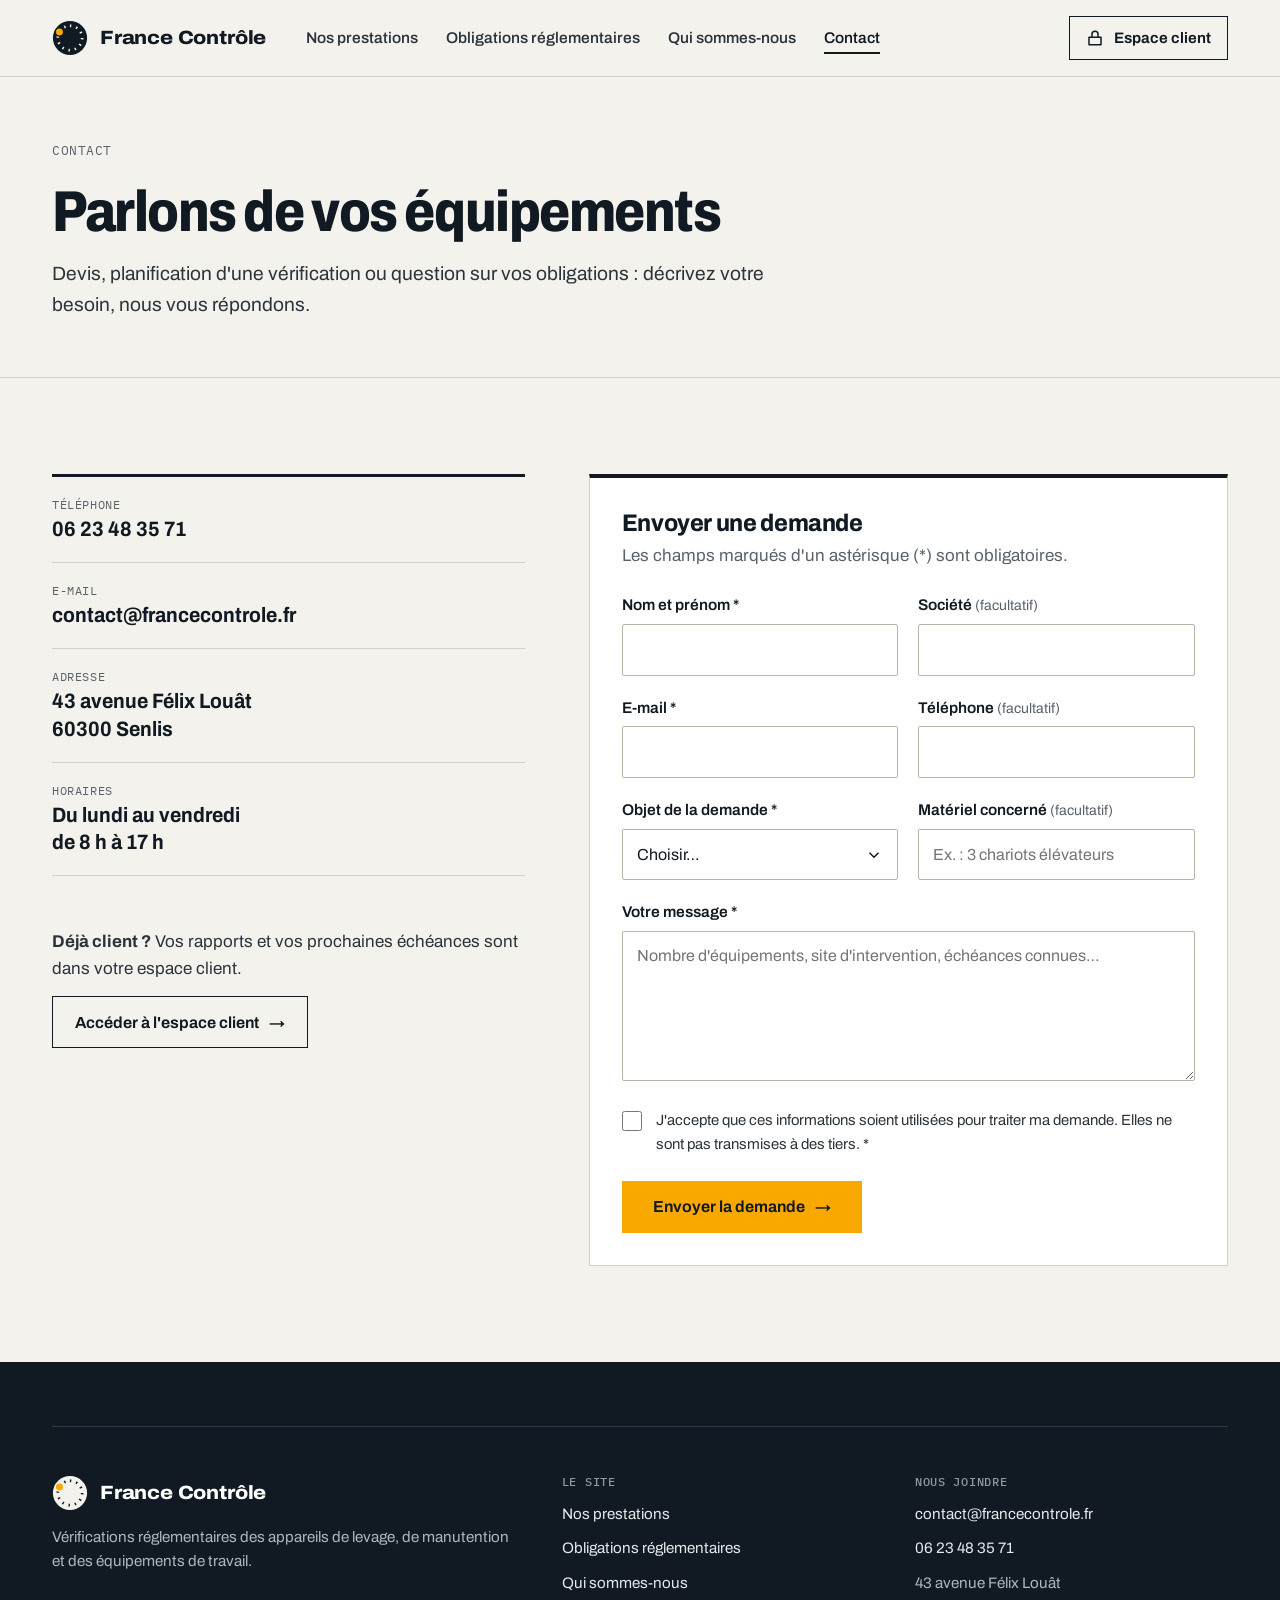
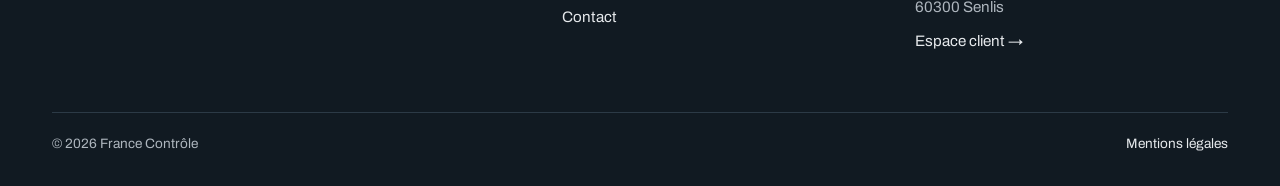
==== commit 08093391: "Horaires d'ouverture ; ouverture à l'indexation (robots.txt, sitemap.xml) Co-Authored-By: Claude Opu" ====
--- a/contact.html
+++ b/contact.html
@@ -5,8 +5,6 @@
   <meta name="viewport" content="width=device-width, initial-scale=1">
   <title>Contact — France Contrôle</title>
   <meta name="description" content="Demandez une vérification ou un devis à France Contrôle : appareils de levage, accessoires, engins de terrassement.">
-  <!-- Préversion : retirer cette balise (et robots.txt) à la mise en ligne définitive -->
-  <meta name="robots" content="noindex">
   <link rel="icon" href="assets/img/favicon.svg" type="image/svg+xml">
   <link rel="preconnect" href="https://fonts.googleapis.com">
   <link rel="preconnect" href="https://fonts.gstatic.com" crossorigin>
@@ -60,7 +58,7 @@
             <li><span class="mono">Téléphone</span><a class="val" href="tel:+33623483571">06 23 48 35 71</a></li>
             <li><span class="mono">E-mail</span><a class="val" href="mailto:contact@francecontrole.fr">contact@francecontrole.fr</a></li>
             <li><span class="mono">Adresse</span><span class="val">43 avenue Félix Louât<br>60300 Senlis</span></li>
-            <li><span class="mono">Horaires</span><span class="val todo">Du lundi au vendredi, horaires à compléter</span></li>
+            <li><span class="mono">Horaires</span><span class="val">Du lundi au vendredi<br>de 8 h à 17 h</span></li>
           </ul>
           <div class="client-note">
             <p><strong>Déjà client&nbsp;?</strong> Vos rapports et vos prochaines échéances sont dans votre espace client.</p>
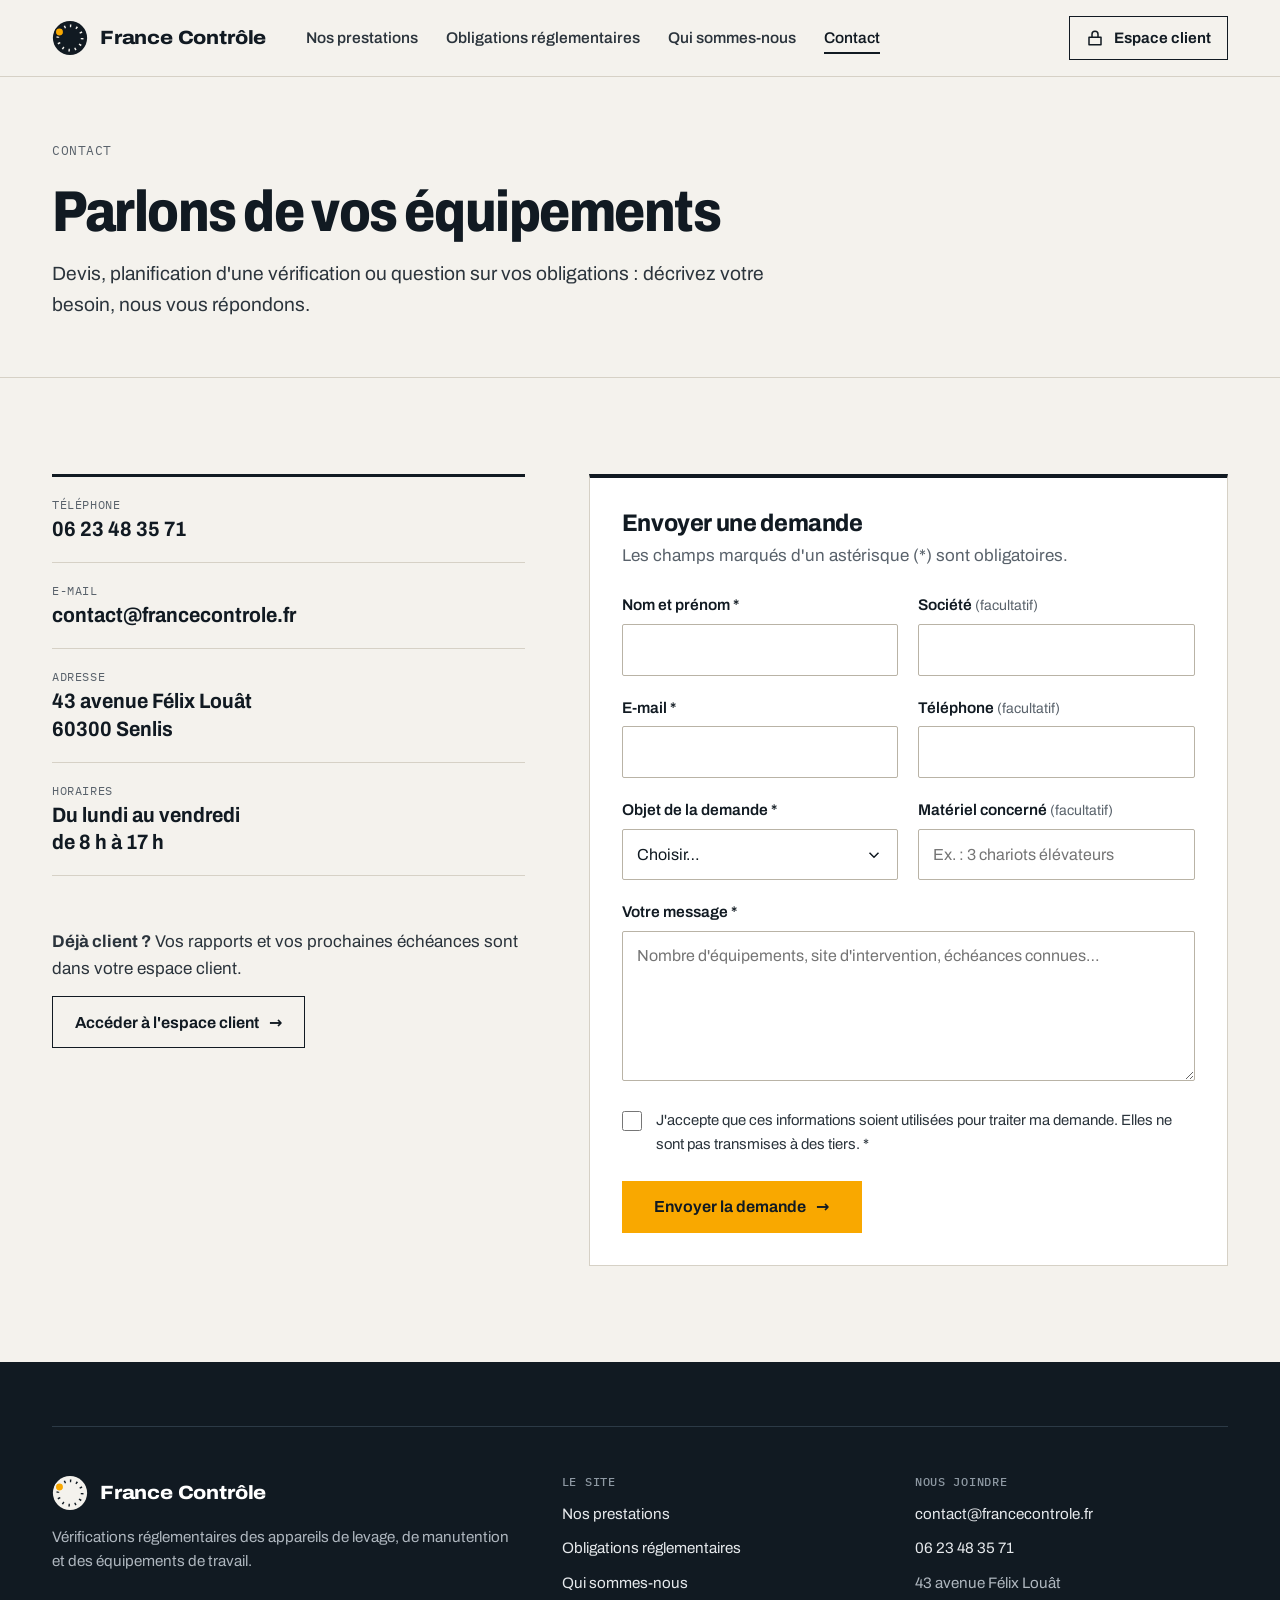
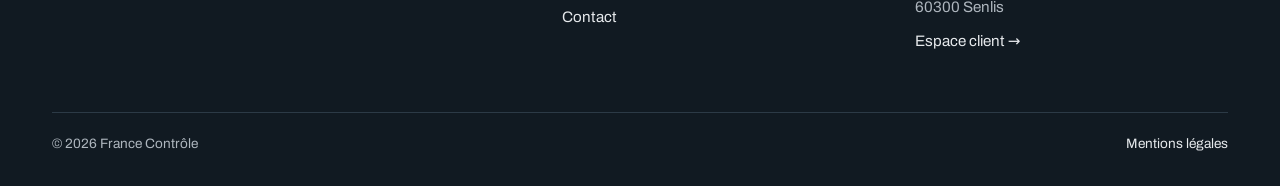
==== commit c48ed8f2: "Polices hébergées sur le site, suppression de Google Fonts Archivo (variable) et IBM Plex Mono en WO" ====
--- a/contact.html
+++ b/contact.html
@@ -6,9 +6,7 @@
   <title>Contact — France Contrôle</title>
   <meta name="description" content="Demandez une vérification ou un devis à France Contrôle : appareils de levage, accessoires, engins de terrassement.">
   <link rel="icon" href="assets/img/favicon.svg" type="image/svg+xml">
-  <link rel="preconnect" href="https://fonts.googleapis.com">
-  <link rel="preconnect" href="https://fonts.gstatic.com" crossorigin>
-  <link rel="stylesheet" href="https://fonts.googleapis.com/css2?family=Archivo:wdth,wght@62..125,400..900&family=IBM+Plex+Mono:wght@400;500&display=swap">
+  <link rel="preload" href="assets/fonts/archivo-variable-latin.woff2" as="font" type="font/woff2" crossorigin>
   <link rel="stylesheet" href="assets/css/style.css">
   <script>document.documentElement.classList.replace("no-js", "js");</script>
 </head>
--- a/assets/css/style.css
+++ b/assets/css/style.css
@@ -3,6 +3,69 @@
    Parti pris : papier + encre + jaune signal. Filets plutôt que cartes.
    Colonne de marge pour les références réglementaires. Macaron de VGP.
    ========================================================================== */
+
+/* ---------- Polices hébergées sur le site (licence SIL OFL, voir assets/fonts) ---------- */
+/* Archivo — latin-ext */
+@font-face {
+  font-family: "Archivo";
+  font-style: normal;
+  font-weight: 400 900;
+  font-stretch: 62% 125%;
+  font-display: swap;
+  src: url("../fonts/archivo-variable-latin-ext.woff2") format("woff2");
+  unicode-range: U+0100-02BA, U+02BD-02C5, U+02C7-02CC, U+02CE-02D7, U+02DD-02FF, U+0304, U+0308, U+0329, U+1D00-1DBF, U+1E00-1E9F, U+1EF2-1EFF, U+2020, U+20A0-20AB, U+20AD-20C4, U+2113, U+2C60-2C7F, U+A720-A7FF;
+}
+
+/* Archivo — latin */
+@font-face {
+  font-family: "Archivo";
+  font-style: normal;
+  font-weight: 400 900;
+  font-stretch: 62% 125%;
+  font-display: swap;
+  src: url("../fonts/archivo-variable-latin.woff2") format("woff2");
+  unicode-range: U+0000-00FF, U+0131, U+0152-0153, U+02BB-02BC, U+02C6, U+02DA, U+02DC, U+0304, U+0308, U+0329, U+2000-206F, U+20AC, U+2122, U+2191, U+2193, U+2212, U+2215, U+FEFF, U+FFFD;
+}
+
+/* IBM Plex Mono — latin-ext */
+@font-face {
+  font-family: "IBM Plex Mono";
+  font-style: normal;
+  font-weight: 400;
+  font-display: swap;
+  src: url("../fonts/ibm-plex-mono-400-latin-ext.woff2") format("woff2");
+  unicode-range: U+0100-02BA, U+02BD-02C5, U+02C7-02CC, U+02CE-02D7, U+02DD-02FF, U+0304, U+0308, U+0329, U+1D00-1DBF, U+1E00-1E9F, U+1EF2-1EFF, U+2020, U+20A0-20AB, U+20AD-20C4, U+2113, U+2C60-2C7F, U+A720-A7FF;
+}
+
+/* IBM Plex Mono — latin */
+@font-face {
+  font-family: "IBM Plex Mono";
+  font-style: normal;
+  font-weight: 400;
+  font-display: swap;
+  src: url("../fonts/ibm-plex-mono-400-latin.woff2") format("woff2");
+  unicode-range: U+0000-00FF, U+0131, U+0152-0153, U+02BB-02BC, U+02C6, U+02DA, U+02DC, U+0304, U+0308, U+0329, U+2000-206F, U+20AC, U+2122, U+2191, U+2193, U+2212, U+2215, U+FEFF, U+FFFD;
+}
+
+/* IBM Plex Mono — latin-ext */
+@font-face {
+  font-family: "IBM Plex Mono";
+  font-style: normal;
+  font-weight: 500;
+  font-display: swap;
+  src: url("../fonts/ibm-plex-mono-500-latin-ext.woff2") format("woff2");
+  unicode-range: U+0100-02BA, U+02BD-02C5, U+02C7-02CC, U+02CE-02D7, U+02DD-02FF, U+0304, U+0308, U+0329, U+1D00-1DBF, U+1E00-1E9F, U+1EF2-1EFF, U+2020, U+20A0-20AB, U+20AD-20C4, U+2113, U+2C60-2C7F, U+A720-A7FF;
+}
+
+/* IBM Plex Mono — latin */
+@font-face {
+  font-family: "IBM Plex Mono";
+  font-style: normal;
+  font-weight: 500;
+  font-display: swap;
+  src: url("../fonts/ibm-plex-mono-500-latin.woff2") format("woff2");
+  unicode-range: U+0000-00FF, U+0131, U+0152-0153, U+02BB-02BC, U+02C6, U+02DA, U+02DC, U+0304, U+0308, U+0329, U+2000-206F, U+20AC, U+2122, U+2191, U+2193, U+2212, U+2215, U+FEFF, U+FFFD;
+}
 
 :root {
   --paper: #f4f2ed;
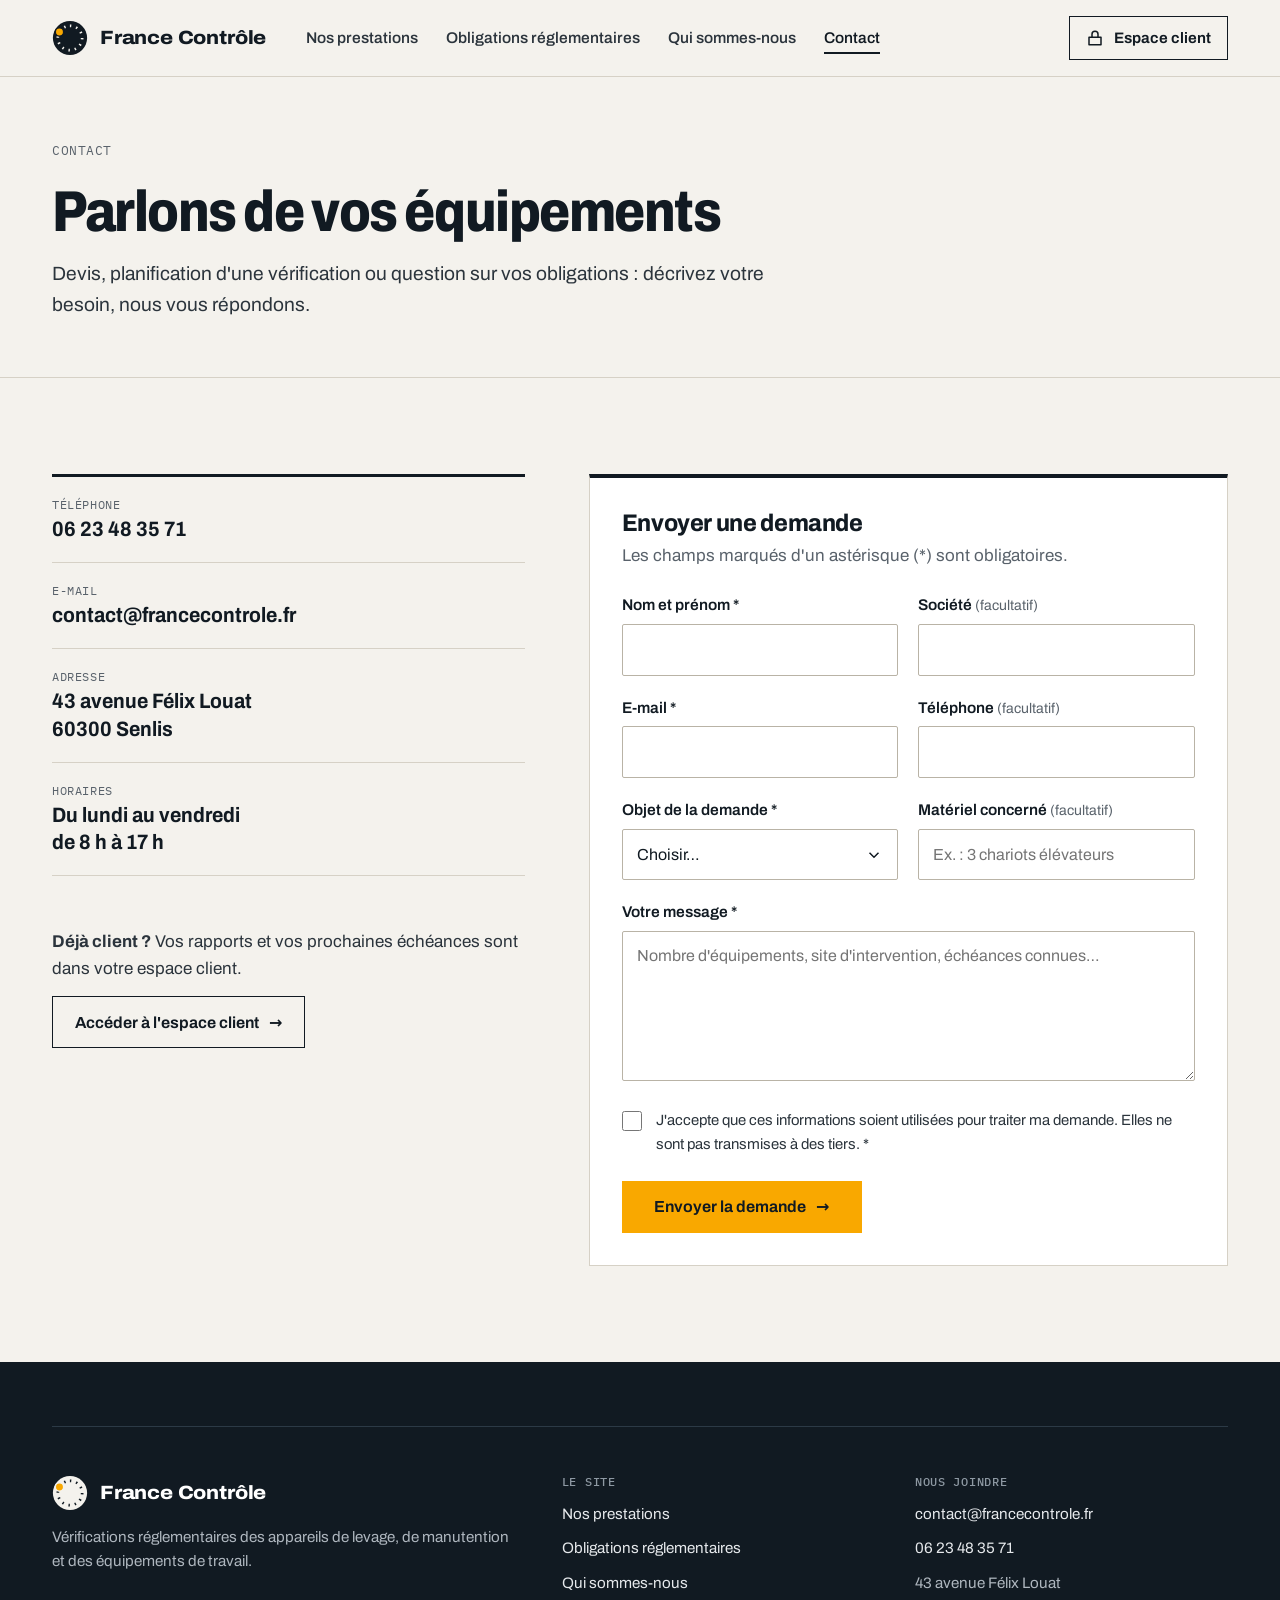
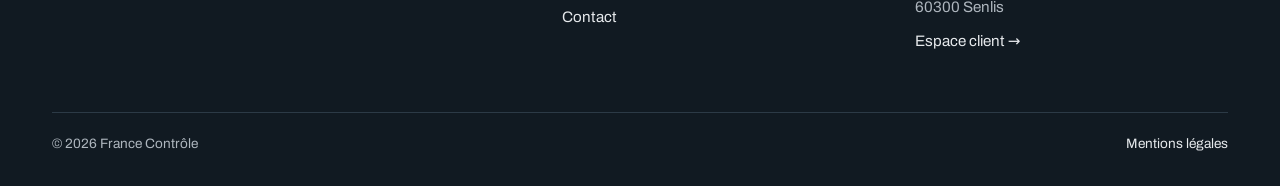
==== commit 9ff8c87e: "Adresse : avenue Félix Louat (sans accent) Co-Authored-By: Claude Opus 5.5 <noreply@anthropic.com>" ====
--- a/contact.html
+++ b/contact.html
@@ -55,7 +55,7 @@
           <ul class="direct">
             <li><span class="mono">Téléphone</span><a class="val" href="tel:+33623483571">06 23 48 35 71</a></li>
             <li><span class="mono">E-mail</span><a class="val" href="mailto:contact@francecontrole.fr">contact@francecontrole.fr</a></li>
-            <li><span class="mono">Adresse</span><span class="val">43 avenue Félix Louât<br>60300 Senlis</span></li>
+            <li><span class="mono">Adresse</span><span class="val">43 avenue Félix Louat<br>60300 Senlis</span></li>
             <li><span class="mono">Horaires</span><span class="val">Du lundi au vendredi<br>de 8 h à 17 h</span></li>
           </ul>
           <div class="client-note">
@@ -159,7 +159,7 @@
           <ul>
             <li><a href="mailto:contact@francecontrole.fr">contact@francecontrole.fr</a></li>
             <li><a href="tel:+33623483571">06 23 48 35 71</a></li>
-            <li>43 avenue Félix Louât<br>60300 Senlis</li>
+            <li>43 avenue Félix Louat<br>60300 Senlis</li>
             <li><a href="https://app.francecontrole.fr">Espace client →</a></li>
           </ul>
         </div>
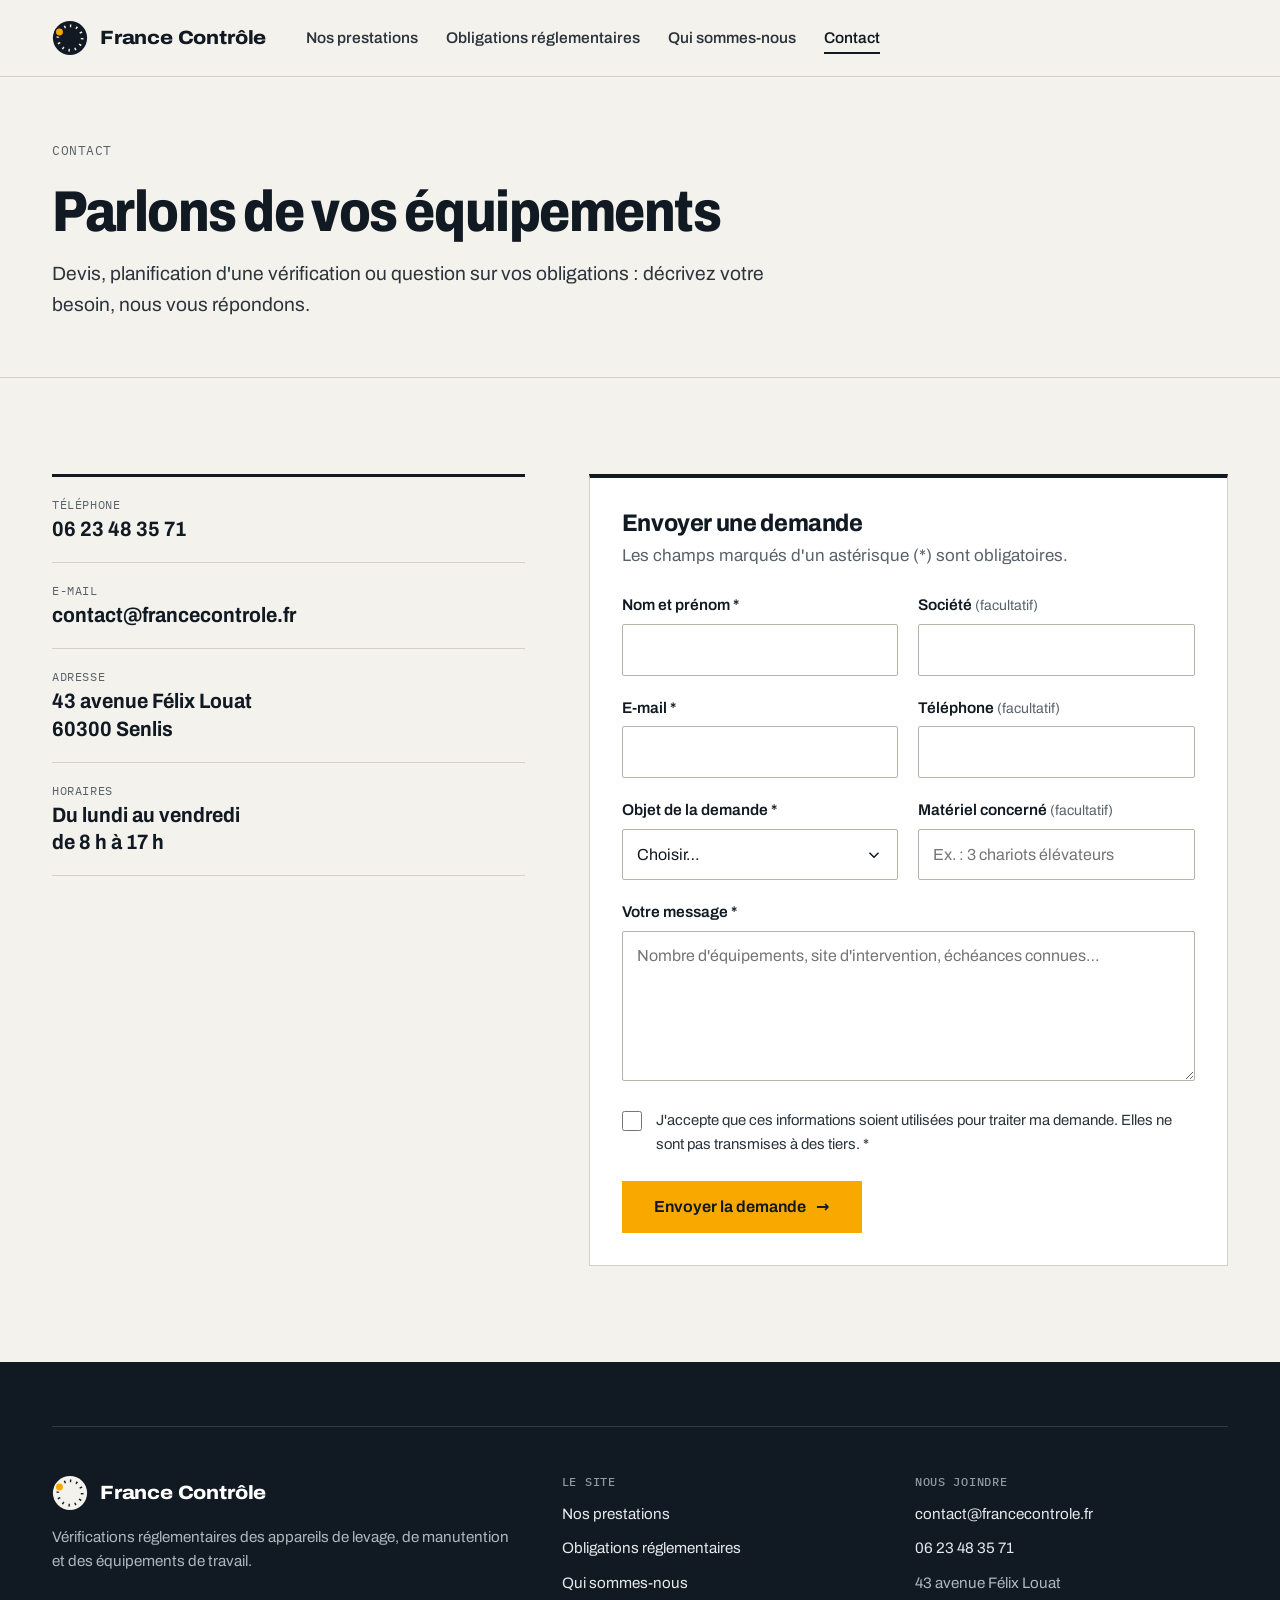
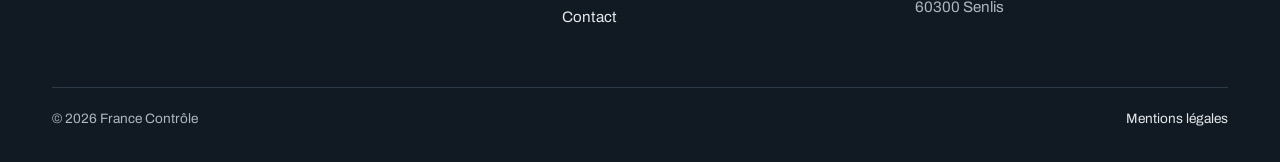
==== commit c3fef8a6: "Espace client masqué en attendant l'ouverture de l'application Tous les accès portent la classe .esp" ====
--- a/contact.html
+++ b/contact.html
@@ -19,7 +19,7 @@
         <svg viewBox="0 0 40 40" aria-hidden="true"><circle cx="20" cy="20" r="19" fill="#111a22"/><circle cx="20" cy="20" r="13.5" fill="none" stroke="#f4f2ed" stroke-width="3" stroke-dasharray="1.6 5.47" transform="rotate(-90.5 20 20)"/><circle cx="8.3" cy="13.25" r="4.6" fill="#f9a800" stroke="#111a22" stroke-width="1.5"/></svg>
         <span>France Contrôle</span>
       </a>
-      <a class="btn btn-line header-client header-client-mobile" href="https://app.francecontrole.fr">Espace client</a>
+      <a class="btn btn-line header-client header-client-mobile espace-client" href="https://app.francecontrole.fr">Espace client</a>
       <button class="nav-toggle" type="button" aria-expanded="false" aria-controls="site-nav">
         <svg viewBox="0 0 24 24" fill="none" stroke="currentColor" stroke-width="2" stroke-linecap="round" aria-hidden="true"><path d="M4 7h16M4 12h16M4 17h16"/></svg>
         <span>Menu</span>
@@ -31,7 +31,7 @@
           <li><a href="qui-sommes-nous.html">Qui sommes-nous</a></li>
           <li><a href="contact.html" aria-current="page">Contact</a></li>
         </ul>
-        <a class="btn btn-line header-client" href="https://app.francecontrole.fr">
+        <a class="btn btn-line header-client espace-client" href="https://app.francecontrole.fr">
           <svg viewBox="0 0 24 24" fill="none" stroke="currentColor" stroke-width="2" stroke-linecap="round" stroke-linejoin="round" aria-hidden="true"><rect x="4" y="11" width="16" height="10"/><path d="M8 11V7a4 4 0 0 1 8 0v4"/></svg>
           Espace client
         </a>
@@ -58,7 +58,7 @@
             <li><span class="mono">Adresse</span><span class="val">43 avenue Félix Louat<br>60300 Senlis</span></li>
             <li><span class="mono">Horaires</span><span class="val">Du lundi au vendredi<br>de 8 h à 17 h</span></li>
           </ul>
-          <div class="client-note">
+          <div class="client-note espace-client">
             <p><strong>Déjà client&nbsp;?</strong> Vos rapports et vos prochaines échéances sont dans votre espace client.</p>
             <a class="btn btn-line" href="https://app.francecontrole.fr">Accéder à l'espace client <span class="arrow" aria-hidden="true">→</span></a>
           </div>
@@ -160,7 +160,7 @@
             <li><a href="mailto:contact@francecontrole.fr">contact@francecontrole.fr</a></li>
             <li><a href="tel:+33623483571">06 23 48 35 71</a></li>
             <li>43 avenue Félix Louat<br>60300 Senlis</li>
-            <li><a href="https://app.francecontrole.fr">Espace client →</a></li>
+            <li class="espace-client"><a href="https://app.francecontrole.fr">Espace client →</a></li>
           </ul>
         </div>
       </div>
--- a/assets/css/style.css
+++ b/assets/css/style.css
@@ -626,3 +626,11 @@
   .split-col, .split-col + .split-col { padding: 32px 0 8px; border-left: 0; }
   .split-col + .split-col { border-top: 1px solid #34424f; margin-top: 32px; }
 }
+
+/* ---------- Espace client désactivé ----------
+   L'application n'est pas encore ouverte : tous les accès (en-tête, pied de page,
+   bloc « Déjà client », page Contact) portent la classe .espace-client.
+   Pour réactiver l'Espace client, supprimer ce bloc. */
+.espace-client { display: none !important; }
+.paths-grid { grid-template-columns: 1fr; }
+.path { padding-right: 0; }
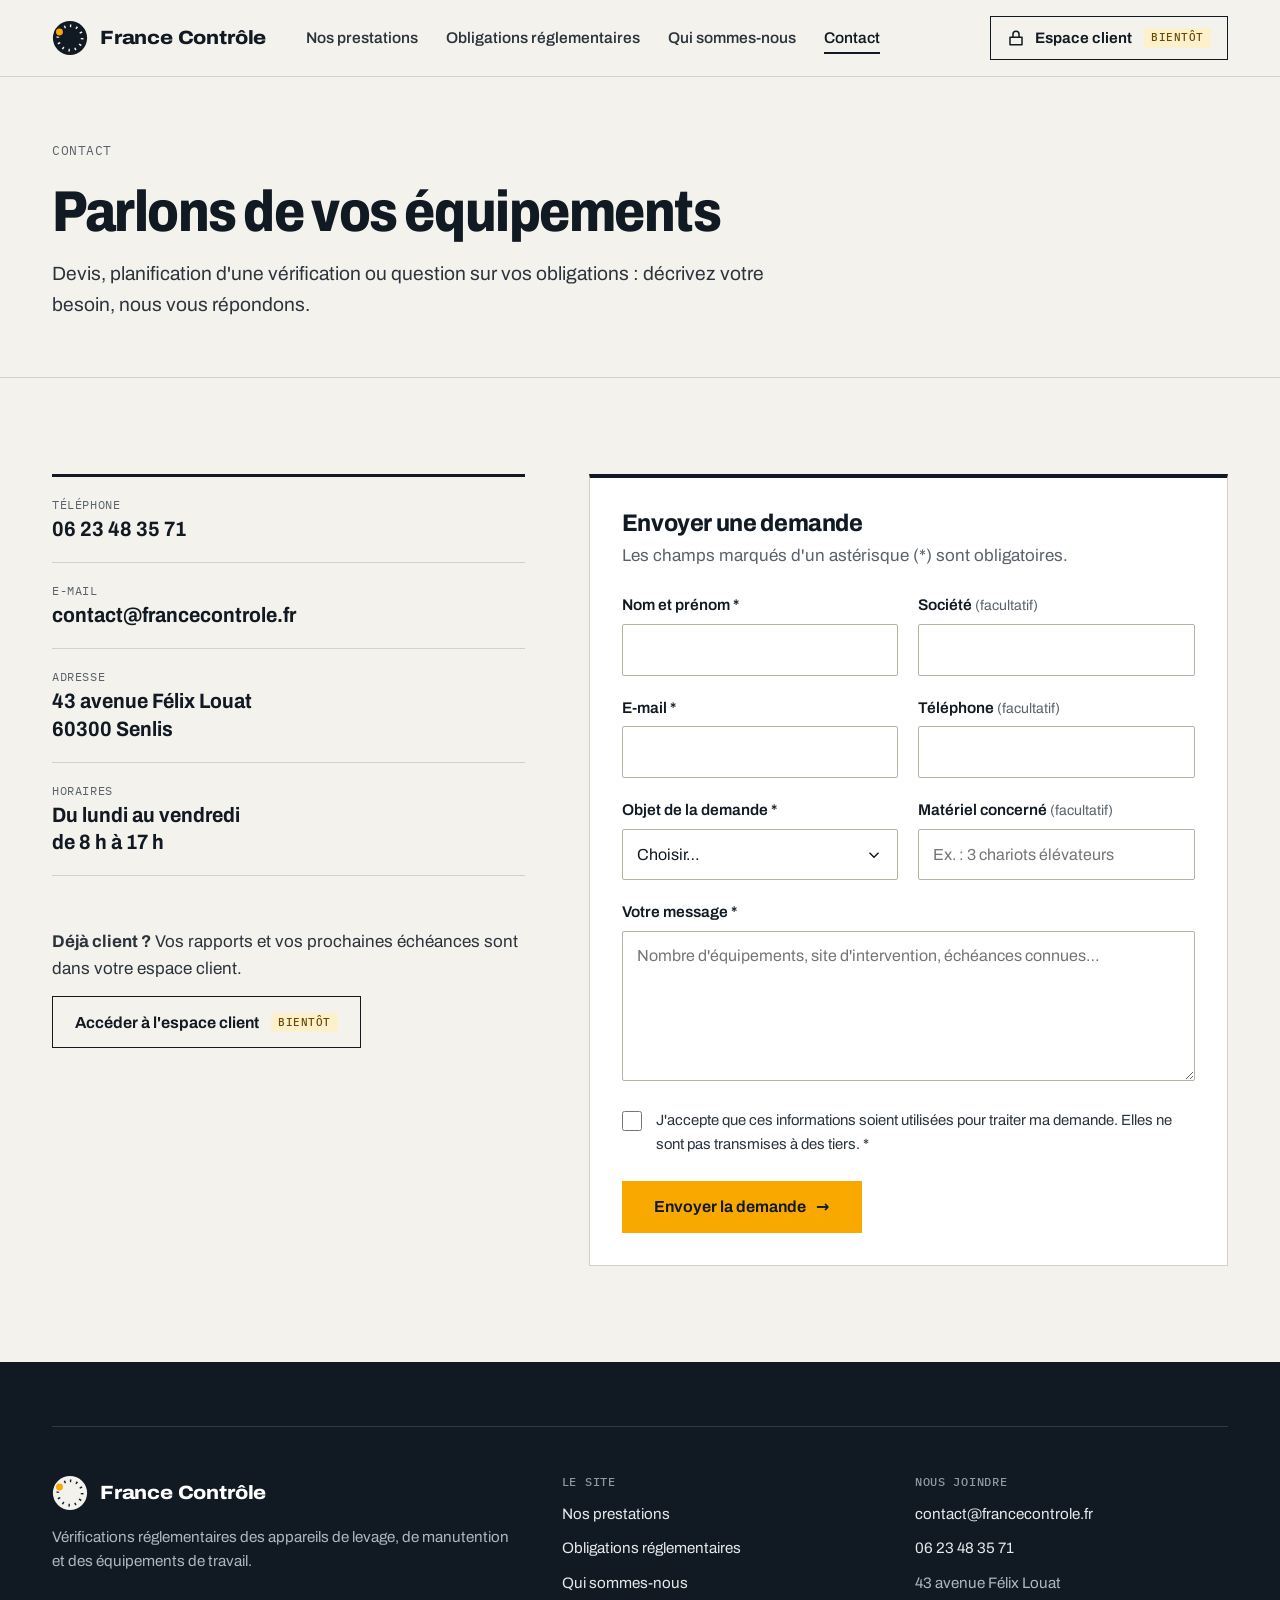
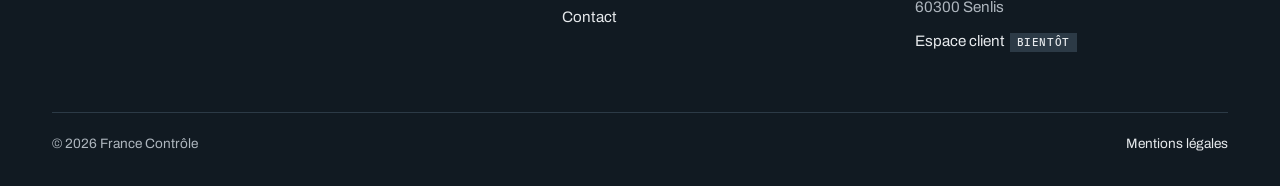
==== commit dec29350: "Espace client : boutons rétablis avec la mention « Bientôt » Un clic affiche un message « L'espace c" ====
--- a/contact.html
+++ b/contact.html
@@ -19,7 +19,7 @@
         <svg viewBox="0 0 40 40" aria-hidden="true"><circle cx="20" cy="20" r="19" fill="#111a22"/><circle cx="20" cy="20" r="13.5" fill="none" stroke="#f4f2ed" stroke-width="3" stroke-dasharray="1.6 5.47" transform="rotate(-90.5 20 20)"/><circle cx="8.3" cy="13.25" r="4.6" fill="#f9a800" stroke="#111a22" stroke-width="1.5"/></svg>
         <span>France Contrôle</span>
       </a>
-      <a class="btn btn-line header-client header-client-mobile espace-client" href="https://app.francecontrole.fr">Espace client</a>
+      <a class="btn btn-line header-client header-client-mobile espace-client" href="https://app.francecontrole.fr">Espace client <span class="soon">Bientôt</span></a>
       <button class="nav-toggle" type="button" aria-expanded="false" aria-controls="site-nav">
         <svg viewBox="0 0 24 24" fill="none" stroke="currentColor" stroke-width="2" stroke-linecap="round" aria-hidden="true"><path d="M4 7h16M4 12h16M4 17h16"/></svg>
         <span>Menu</span>
@@ -33,7 +33,7 @@
         </ul>
         <a class="btn btn-line header-client espace-client" href="https://app.francecontrole.fr">
           <svg viewBox="0 0 24 24" fill="none" stroke="currentColor" stroke-width="2" stroke-linecap="round" stroke-linejoin="round" aria-hidden="true"><rect x="4" y="11" width="16" height="10"/><path d="M8 11V7a4 4 0 0 1 8 0v4"/></svg>
-          Espace client
+          Espace client <span class="soon">Bientôt</span>
         </a>
       </nav>
     </div>
@@ -60,7 +60,7 @@
           </ul>
           <div class="client-note espace-client">
             <p><strong>Déjà client&nbsp;?</strong> Vos rapports et vos prochaines échéances sont dans votre espace client.</p>
-            <a class="btn btn-line" href="https://app.francecontrole.fr">Accéder à l'espace client <span class="arrow" aria-hidden="true">→</span></a>
+            <a class="btn btn-line" href="https://app.francecontrole.fr">Accéder à l'espace client <span class="soon">Bientôt</span></a>
           </div>
         </div>
 
@@ -160,7 +160,7 @@
             <li><a href="mailto:contact@francecontrole.fr">contact@francecontrole.fr</a></li>
             <li><a href="tel:+33623483571">06 23 48 35 71</a></li>
             <li>43 avenue Félix Louat<br>60300 Senlis</li>
-            <li class="espace-client"><a href="https://app.francecontrole.fr">Espace client →</a></li>
+            <li class="espace-client"><a href="https://app.francecontrole.fr">Espace client <span class="soon">Bientôt</span></a></li>
           </ul>
         </div>
       </div>
--- a/assets/css/style.css
+++ b/assets/css/style.css
@@ -627,10 +627,39 @@
   .split-col + .split-col { border-top: 1px solid #34424f; margin-top: 32px; }
 }
 
-/* ---------- Espace client désactivé ----------
-   L'application n'est pas encore ouverte : tous les accès (en-tête, pied de page,
-   bloc « Déjà client », page Contact) portent la classe .espace-client.
-   Pour réactiver l'Espace client, supprimer ce bloc. */
-.espace-client { display: none !important; }
-.paths-grid { grid-template-columns: 1fr; }
-.path { padding-right: 0; }
+/* ---------- Espace client : bientôt disponible ----------
+   Piloté par ESPACE_CLIENT_OUVERT dans assets/js/main.js. Tant qu'il vaut false,
+   <html> porte la classe .client-soon : étiquette « Bientôt » visible et clic
+   remplacé par un message. */
+.soon, .soon-note { display: none; }
+.client-soon .soon {
+  display: inline-block;
+  margin-left: 2px;
+  padding: 2px 7px;
+  font: 500 0.68rem/1.4 var(--mono);
+  letter-spacing: .05em;
+  text-transform: uppercase;
+  background: var(--signal-soft);
+  color: #6b4a00;
+  vertical-align: middle;
+}
+.client-soon .site-footer .soon { background: #2c3a46; color: #e6e9ec; }
+.client-soon .soon-note { display: block; margin-top: -16px; font-family: var(--mono); font-size: .8rem; color: #8e99a3; }
+.soon-toast {
+  position: fixed; left: 50%; bottom: 24px; z-index: 300;
+  transform: translate(-50%, 16px); opacity: 0; visibility: hidden;
+  width: min(460px, calc(100vw - 32px));
+  display: grid; grid-template-columns: minmax(0, 1fr) auto; gap: 12px; align-items: start;
+  padding: 18px 20px; background: var(--ink); color: #e6e9ec;
+  border-left: 6px solid var(--signal);
+  box-shadow: 0 18px 40px -12px rgba(17, 26, 34, .45);
+  transition: opacity .2s, transform .2s, visibility .2s;
+}
+.soon-toast.is-visible { opacity: 1; visibility: visible; transform: translate(-50%, 0); }
+.soon-toast strong { color: #fff; display: block; margin-bottom: 4px; }
+.soon-toast a { color: #fff; }
+.soon-toast button {
+  background: none; border: 0; color: #e6e9ec; font: 400 1.4rem/1 var(--sans);
+  cursor: pointer; padding: 0 4px; min-width: 32px; min-height: 32px;
+}
+.soon-toast :focus-visible { outline-color: var(--signal); }
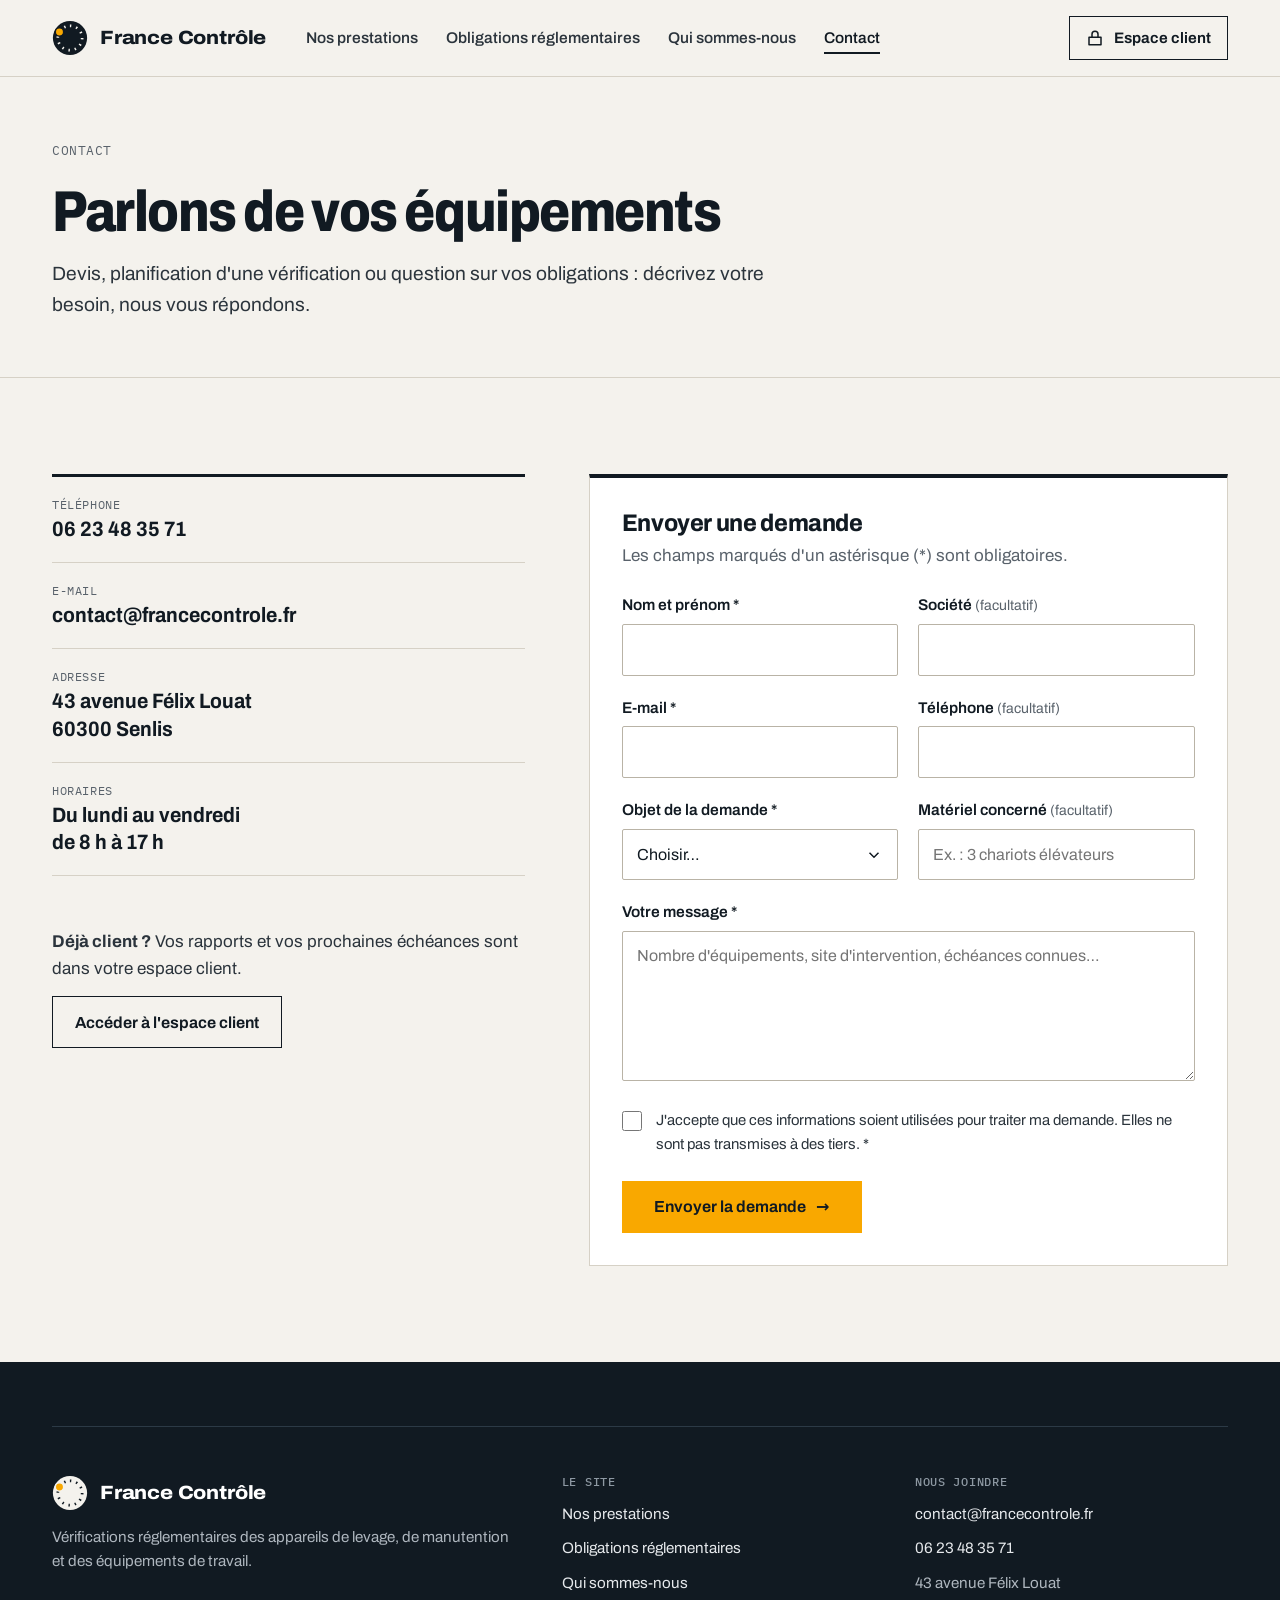
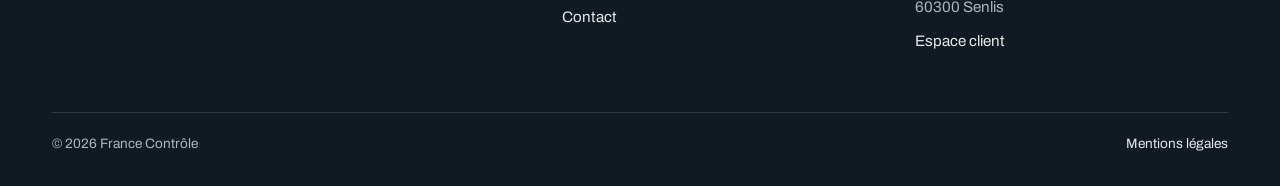
==== commit 9cb12d68: "Espace client : lien vers vgp.francecontrole.fr Co-Authored-By: Claude Opus 5.5 <noreply@anthropic.c" ====
--- a/contact.html
+++ b/contact.html
@@ -19,7 +19,7 @@
         <svg viewBox="0 0 40 40" aria-hidden="true"><circle cx="20" cy="20" r="19" fill="#111a22"/><circle cx="20" cy="20" r="13.5" fill="none" stroke="#f4f2ed" stroke-width="3" stroke-dasharray="1.6 5.47" transform="rotate(-90.5 20 20)"/><circle cx="8.3" cy="13.25" r="4.6" fill="#f9a800" stroke="#111a22" stroke-width="1.5"/></svg>
         <span>France Contrôle</span>
       </a>
-      <a class="btn btn-line header-client header-client-mobile espace-client" href="https://app.francecontrole.fr">Espace client <span class="soon">Bientôt</span></a>
+      <a class="btn btn-line header-client header-client-mobile espace-client" href="https://vgp.francecontrole.fr">Espace client <span class="soon">Bientôt</span></a>
       <button class="nav-toggle" type="button" aria-expanded="false" aria-controls="site-nav">
         <svg viewBox="0 0 24 24" fill="none" stroke="currentColor" stroke-width="2" stroke-linecap="round" aria-hidden="true"><path d="M4 7h16M4 12h16M4 17h16"/></svg>
         <span>Menu</span>
@@ -31,7 +31,7 @@
           <li><a href="qui-sommes-nous.html">Qui sommes-nous</a></li>
           <li><a href="contact.html" aria-current="page">Contact</a></li>
         </ul>
-        <a class="btn btn-line header-client espace-client" href="https://app.francecontrole.fr">
+        <a class="btn btn-line header-client espace-client" href="https://vgp.francecontrole.fr">
           <svg viewBox="0 0 24 24" fill="none" stroke="currentColor" stroke-width="2" stroke-linecap="round" stroke-linejoin="round" aria-hidden="true"><rect x="4" y="11" width="16" height="10"/><path d="M8 11V7a4 4 0 0 1 8 0v4"/></svg>
           Espace client <span class="soon">Bientôt</span>
         </a>
@@ -60,7 +60,7 @@
           </ul>
           <div class="client-note espace-client">
             <p><strong>Déjà client&nbsp;?</strong> Vos rapports et vos prochaines échéances sont dans votre espace client.</p>
-            <a class="btn btn-line" href="https://app.francecontrole.fr">Accéder à l'espace client <span class="soon">Bientôt</span></a>
+            <a class="btn btn-line" href="https://vgp.francecontrole.fr">Accéder à l'espace client <span class="soon">Bientôt</span></a>
           </div>
         </div>
 
@@ -160,7 +160,7 @@
             <li><a href="mailto:contact@francecontrole.fr">contact@francecontrole.fr</a></li>
             <li><a href="tel:+33623483571">06 23 48 35 71</a></li>
             <li>43 avenue Félix Louat<br>60300 Senlis</li>
-            <li class="espace-client"><a href="https://app.francecontrole.fr">Espace client <span class="soon">Bientôt</span></a></li>
+            <li class="espace-client"><a href="https://vgp.francecontrole.fr">Espace client <span class="soon">Bientôt</span></a></li>
           </ul>
         </div>
       </div>
